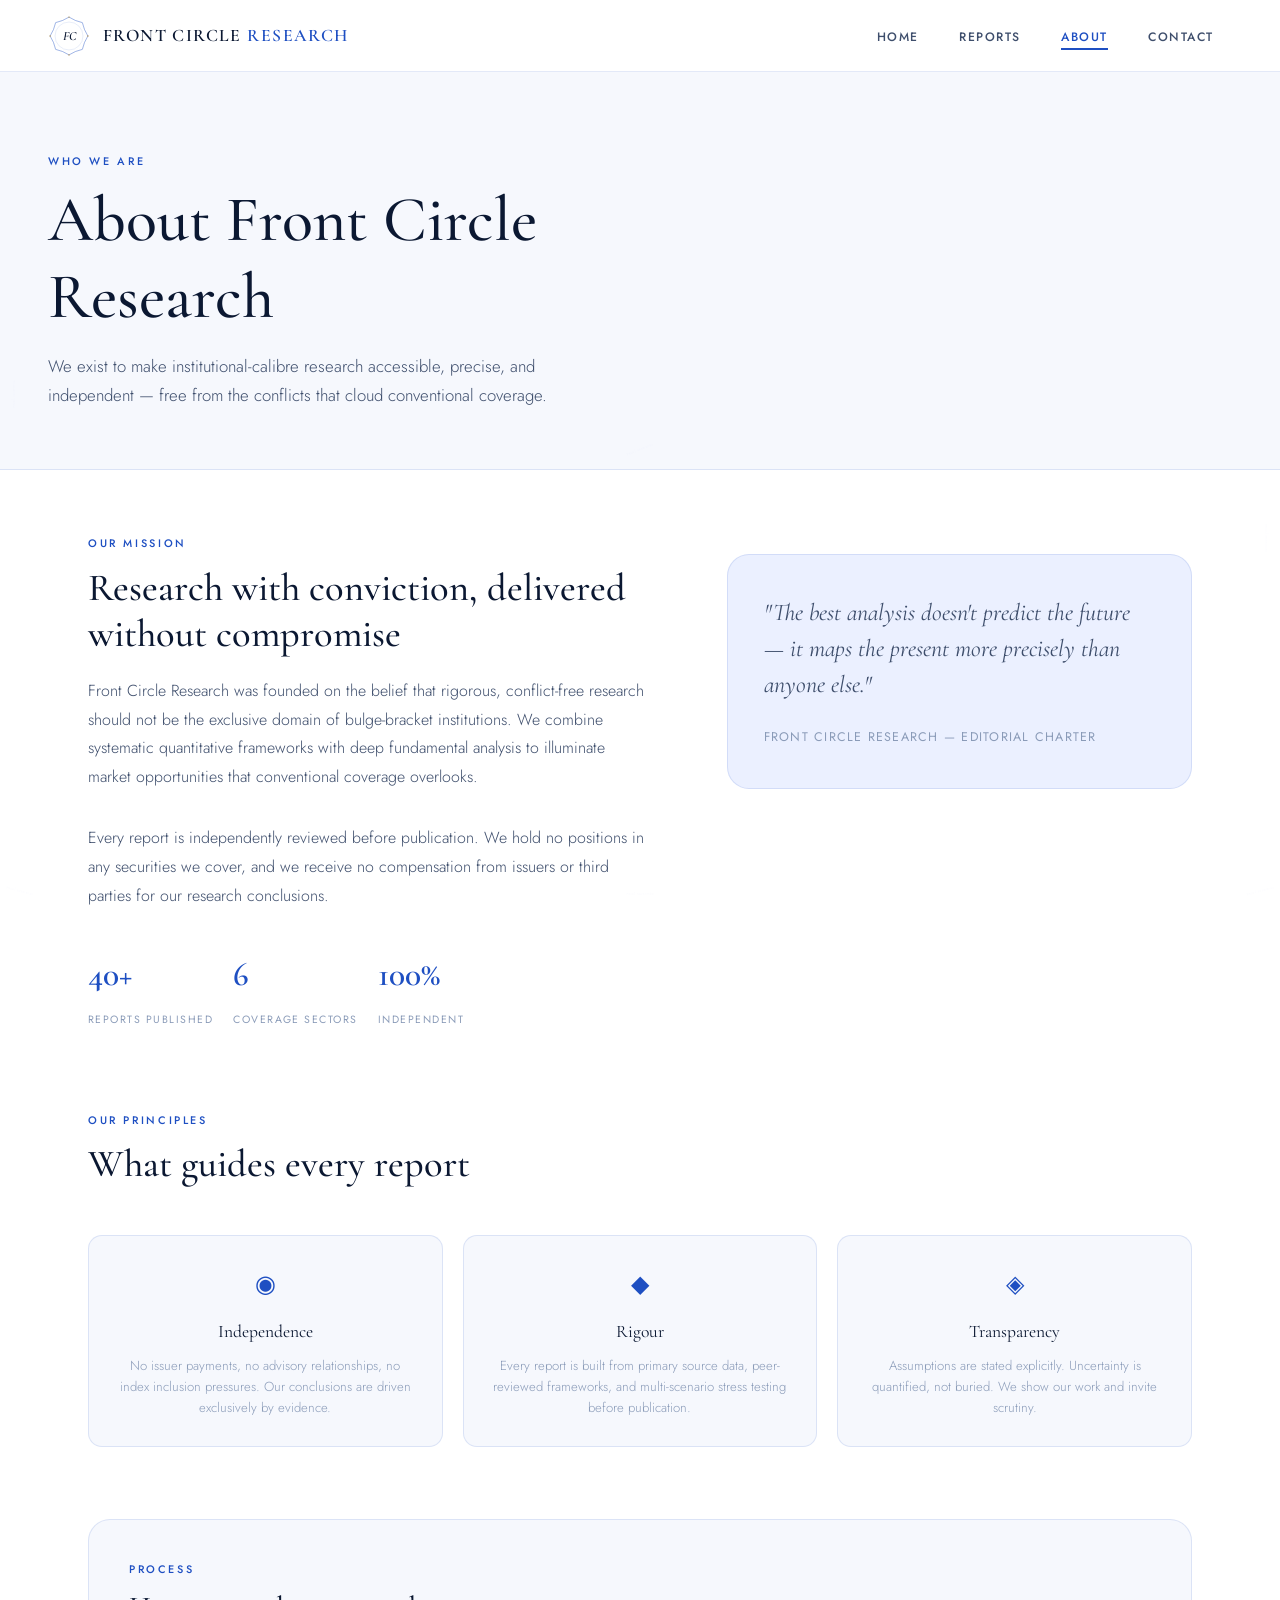
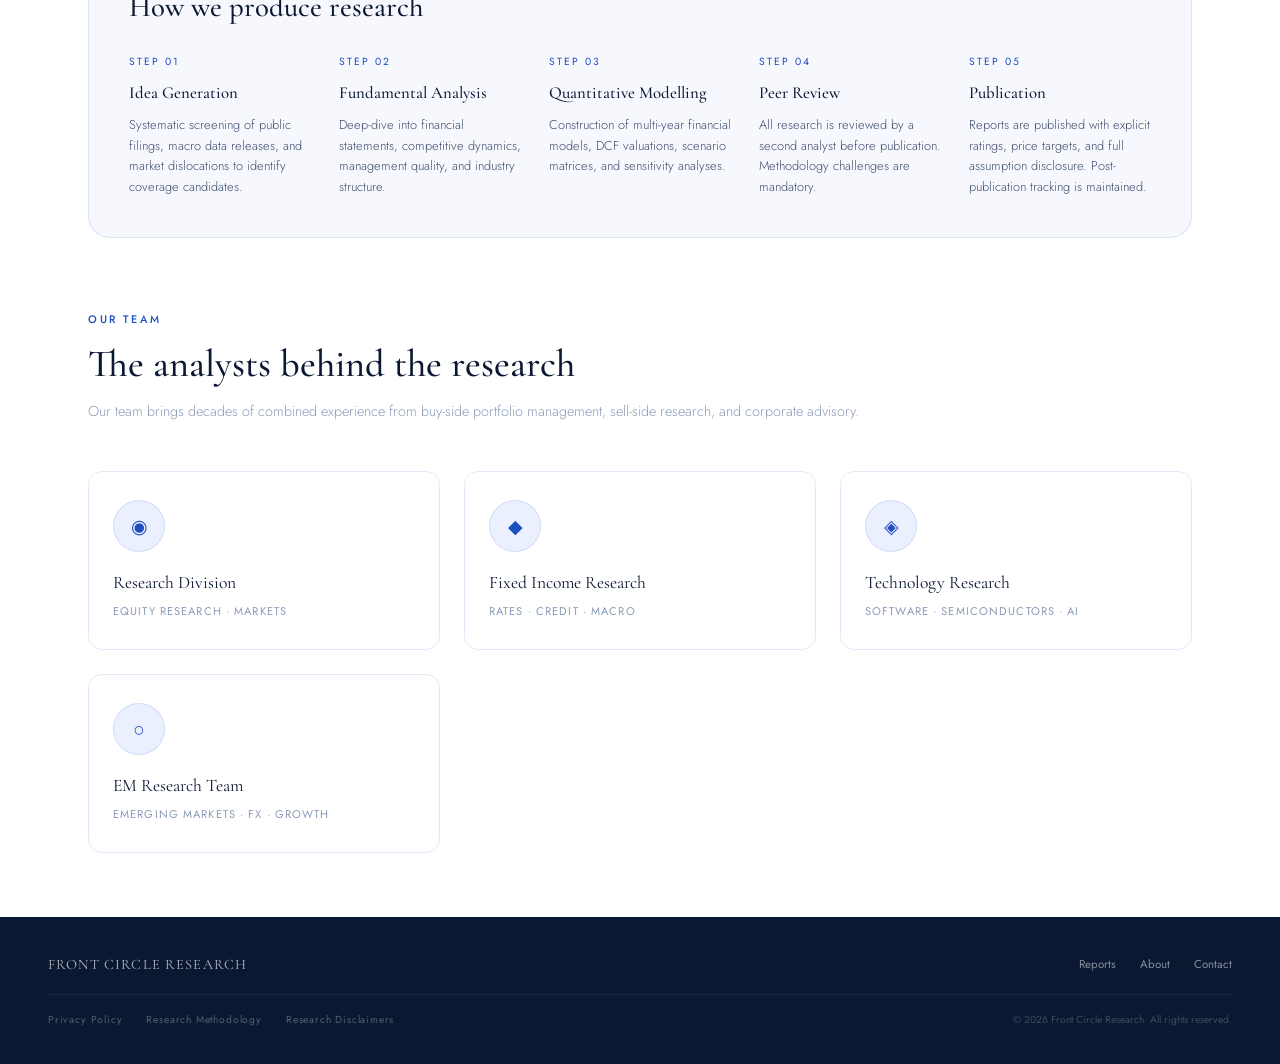
==== about.html @ 6993e6da "Add files via upload" ====
<!DOCTYPE html>
<html lang="en">
<head>
  <meta charset="UTF-8">
  <meta name="viewport" content="width=device-width, initial-scale=1.0">
  <meta name="description" content="About Front Circle Research — our mission, team, and values.">
  <title>About — Front Circle Research</title>
  <link rel="icon" type="image/svg+xml" href="logo-crest-primary.svg">
  <link rel="shortcut icon" href="logo-crest-primary.svg">
  <link rel="stylesheet" href="style.css">
</head>
<body>
<span class="pn-mark" aria-hidden="true">Pavel Nazarenko</span>
<!-- Watermarks -->
<span class="pn-mark pn-tl" aria-hidden="true">Pavel Nazarenko</span>
<span class="pn-mark pn-tc" aria-hidden="true">Pavel Nazarenko</span>
<span class="pn-mark pn-tr" aria-hidden="true">Pavel Nazarenko</span>
<span class="pn-mark pn-ml" aria-hidden="true">Pavel Nazarenko</span>
<span class="pn-mark pn-mc" aria-hidden="true">Pavel Nazarenko</span>
<span class="pn-mark pn-mr" aria-hidden="true">Pavel Nazarenko</span>
<span class="pn-mark pn-bl" aria-hidden="true">Pavel Nazarenko</span>
<span class="pn-mark pn-bc" aria-hidden="true">Pavel Nazarenko</span>
<span class="pn-mark pn-br" aria-hidden="true">Pavel Nazarenko</span>
<nav id="nav" role="navigation">
  <div class="nav-logo">
    <svg viewBox="0 0 40 40" fill="none" xmlns="http://www.w3.org/2000/svg" aria-hidden="true">
      <circle cx="20" cy="20" r="18.5" stroke="#1E4FC2" stroke-width="0.7"/>
      <circle cx="20" cy="20" r="15" stroke="#1E4FC2" stroke-width="0.4" opacity="0.28"/>
      <circle cx="20" cy="1.5" r="0.85" fill="#1E4FC2" opacity="0.75"/>
      <text x="20" y="26" font-family="'Cormorant Garamond','Playfair Display','Garamond',Georgia,serif" font-size="16" font-weight="500" fill="#1E4FC2" text-anchor="middle" letter-spacing="-0.4">FC</text>
    </svg>
    <span class="nav-logo-text">FRONT CIRCLE <span>RESEARCH</span></span>
  </div>
  <ul class="nav-links" role="list">
    <li><span class="nav-link" data-href="index.html" data-page="index.html" role="button" tabindex="0">Home</span></li>
    <li><span class="nav-link" data-href="reports.html" data-page="reports.html" role="button" tabindex="0">Reports</span></li>
    <li><span class="nav-link active" data-href="about.html" data-page="about.html" role="button" tabindex="0">About</span></li>
    <li><span class="nav-link" data-href="contact.html" data-page="contact.html" role="button" tabindex="0">Contact</span></li>
  </ul>
</nav>

<main>
  <div class="page-hero" style="background:var(--off-white); border-bottom:1px solid var(--blue-border);">
    <div class="page-hero-inner">
      <p class="section-eyebrow">Who We Are</p>
      <h1>About Front Circle Research</h1>
      <p style="margin-top:16px; font-size:1.05rem; max-width:560px;">
        We exist to make institutional-calibre research accessible, precise, and independent — free from the conflicts that cloud conventional coverage.
      </p>
    </div>
  </div>

  <div class="about-page-content">

    <!-- Mission -->
    <div class="about-grid reveal">
      <div>
        <p class="section-eyebrow">Our Mission</p>
        <h2 style="margin-bottom:20px;">Research with conviction, delivered without compromise</h2>
        <p class="about-body">Front Circle Research was founded on the belief that rigorous, conflict-free research should not be the exclusive domain of bulge-bracket institutions. We combine systematic quantitative frameworks with deep fundamental analysis to illuminate market opportunities that conventional coverage overlooks.</p>
        <p class="about-body">Every report is independently reviewed before publication. We hold no positions in any securities we cover, and we receive no compensation from issuers or third parties for our research conclusions.</p>
        <div class="about-stats" style="margin-top:36px;">
          <div><span class="stat-val">40+</span><span class="stat-label">Reports Published</span></div>
          <div><span class="stat-val">6</span><span class="stat-label">Coverage Sectors</span></div>
          <div><span class="stat-val">100%</span><span class="stat-label">Independent</span></div>
        </div>
      </div>
      <div style="padding-top:20px;">
        <div style="border-radius:var(--r-lg); background:var(--blue-pale); border:1px solid var(--blue-border); padding:40px 36px;">
          <div style="font-family:'Cormorant Garamond',serif; font-size:1.5rem; font-style:italic; color:var(--text-mid); line-height:1.5; margin-bottom:24px;">
            "The best analysis doesn't predict the future — it maps the present more precisely than anyone else."
          </div>
          <div style="font-size:0.78rem; letter-spacing:0.1em; text-transform:uppercase; color:var(--text-muted);">Front Circle Research — Editorial Charter</div>
        </div>
      </div>
    </div>

    <!-- Values -->
    <div style="margin-bottom:72px;">
      <p class="section-eyebrow">Our Principles</p>
      <h2 style="margin-bottom:36px;">What guides every report</h2>
      <div class="about-values">
        <div class="value-card reveal">
          <div class="value-icon">◉</div>
          <div class="value-title">Independence</div>
          <p class="value-desc">No issuer payments, no advisory relationships, no index inclusion pressures. Our conclusions are driven exclusively by evidence.</p>
        </div>
        <div class="value-card reveal">
          <div class="value-icon">◆</div>
          <div class="value-title">Rigour</div>
          <p class="value-desc">Every report is built from primary source data, peer-reviewed frameworks, and multi-scenario stress testing before publication.</p>
        </div>
        <div class="value-card reveal">
          <div class="value-icon">◈</div>
          <div class="value-title">Transparency</div>
          <p class="value-desc">Assumptions are stated explicitly. Uncertainty is quantified, not buried. We show our work and invite scrutiny.</p>
        </div>
      </div>
    </div>

    <!-- Research Process -->
    <div style="margin-bottom:72px; padding:40px; border-radius:var(--r-lg); background:var(--off-white); border:1px solid var(--blue-border);">
      <p class="section-eyebrow">Process</p>
      <h2 style="margin-bottom:28px; font-size:1.8rem;">How we produce research</h2>
      <div style="display:grid; grid-template-columns:repeat(auto-fit, minmax(180px, 1fr)); gap:28px;">
        <div>
          <div style="font-size:0.65rem; letter-spacing:0.2em; text-transform:uppercase; color:var(--blue-royal); margin-bottom:8px;">Step 01</div>
          <div style="font-family:'Cormorant Garamond',serif; font-size:1.05rem; font-weight:500; margin-bottom:8px;">Idea Generation</div>
          <p style="font-size:0.8rem; line-height:1.6;">Systematic screening of public filings, macro data releases, and market dislocations to identify coverage candidates.</p>
        </div>
        <div>
          <div style="font-size:0.65rem; letter-spacing:0.2em; text-transform:uppercase; color:var(--blue-royal); margin-bottom:8px;">Step 02</div>
          <div style="font-family:'Cormorant Garamond',serif; font-size:1.05rem; font-weight:500; margin-bottom:8px;">Fundamental Analysis</div>
          <p style="font-size:0.8rem; line-height:1.6;">Deep-dive into financial statements, competitive dynamics, management quality, and industry structure.</p>
        </div>
        <div>
          <div style="font-size:0.65rem; letter-spacing:0.2em; text-transform:uppercase; color:var(--blue-royal); margin-bottom:8px;">Step 03</div>
          <div style="font-family:'Cormorant Garamond',serif; font-size:1.05rem; font-weight:500; margin-bottom:8px;">Quantitative Modelling</div>
          <p style="font-size:0.8rem; line-height:1.6;">Construction of multi-year financial models, DCF valuations, scenario matrices, and sensitivity analyses.</p>
        </div>
        <div>
          <div style="font-size:0.65rem; letter-spacing:0.2em; text-transform:uppercase; color:var(--blue-royal); margin-bottom:8px;">Step 04</div>
          <div style="font-family:'Cormorant Garamond',serif; font-size:1.05rem; font-weight:500; margin-bottom:8px;">Peer Review</div>
          <p style="font-size:0.8rem; line-height:1.6;">All research is reviewed by a second analyst before publication. Methodology challenges are mandatory.</p>
        </div>
        <div>
          <div style="font-size:0.65rem; letter-spacing:0.2em; text-transform:uppercase; color:var(--blue-royal); margin-bottom:8px;">Step 05</div>
          <div style="font-family:'Cormorant Garamond',serif; font-size:1.05rem; font-weight:500; margin-bottom:8px;">Publication</div>
          <p style="font-size:0.8rem; line-height:1.6;">Reports are published with explicit ratings, price targets, and full assumption disclosure. Post-publication tracking is maintained.</p>
        </div>
      </div>
    </div>

    <!-- Team -->
    <div>
      <p class="section-eyebrow">Our Team</p>
      <h2 style="margin-bottom:12px;">The analysts behind the research</h2>
      <p style="color:var(--text-muted); font-size:0.9rem; margin-bottom:32px;">Our team brings decades of combined experience from buy-side portfolio management, sell-side research, and corporate advisory.</p>
      <div class="about-team-grid">
        <div class="team-card reveal">
          <div class="team-avatar">◉</div>
          <div class="team-name">Research Division</div>
          <div class="team-role">Equity Research · Markets</div>
        </div>
        <div class="team-card reveal">
          <div class="team-avatar">◆</div>
          <div class="team-name">Fixed Income Research</div>
          <div class="team-role">Rates · Credit · Macro</div>
        </div>
        <div class="team-card reveal">
          <div class="team-avatar">◈</div>
          <div class="team-name">Technology Research</div>
          <div class="team-role">Software · Semiconductors · AI</div>
        </div>
        <div class="team-card reveal">
          <div class="team-avatar">○</div>
          <div class="team-name">EM Research Team</div>
          <div class="team-role">Emerging Markets · FX · Growth</div>
        </div>
      </div>
    </div>

  </div><!-- /about-page-content -->
</main>

<footer role="contentinfo">
  <div class="footer-top">
    <span class="f-logo">FRONT CIRCLE RESEARCH</span>
    <nav class="f-links">
      <a onclick="location.href='reports.html'">Reports</a>
      <a onclick="location.href='about.html'">About</a>
      <a onclick="location.href='contact.html'">Contact</a>
    </nav>
  </div>
  <div class="footer-legal">
    <a onclick="location.href='privacy-policy.html'">Privacy Policy</a>
    <a onclick="location.href='research-methodology.html'">Research Methodology</a>
    <a onclick="location.href='research-disclaimers.html'">Research Disclaimers</a>
    <span class="f-copy">© 2026 Front Circle Research. All rights reserved.</span>
  </div>
</footer>
<script src="main.js"></script>
</body>
</html>
---- style.css ----
@import url('https://fonts.googleapis.com/css2?family=Cormorant+Garamond:ital,wght@0,300;0,400;0,500;0,600;0,700;1,300;1,400;1,500&family=Jost:wght@300;400;500;600&display=swap');

:root {
  --white: #FFFFFF;
  --off-white: #F6F8FD;
  --blue-royal: #1E4FC2;
  --blue-mid: #3A6ED4;
  --blue-light: #6B9FFF;
  --blue-pale: #EBF0FF;
  --blue-glass: rgba(30,79,194,0.05);
  --blue-glow: rgba(30,79,194,0.14);
  --blue-border: rgba(30,79,194,0.12);
  --blue-shadow: rgba(30,79,194,0.16);
  --text-primary: #0B1832;
  --text-mid: #3E4E6C;
  --text-muted: #8A9BB8;
  --nav-h: 72px;
  --r-sm: 8px;
  --r-md: 14px;
  --r-lg: 22px;
  --ease: cubic-bezier(0.4,0,0.2,1);
  --ease-bounce: cubic-bezier(0.34,1.56,0.64,1);
}

*, *::before, *::after { box-sizing: border-box; margin: 0; padding: 0; }
html { scroll-behavior: smooth; font-size: 16px; -webkit-text-size-adjust: 100%; }
body {
  font-family: 'Jost', sans-serif;
  background: var(--white);
  color: var(--text-primary);
  line-height: 1.7;
  overflow-x: hidden;
  -webkit-font-smoothing: antialiased;
  text-rendering: optimizeLegibility;
}
img { max-width: 100%; display: block; }
a { color: inherit; text-decoration: none; }
ul { list-style: none; }
button, input, textarea, select { font: inherit; }

.pn-mark {
  font-size: 3px !important;
  color: rgba(30,79,194,0.022) !important;
  user-select: none !important;
  pointer-events: none !important;
  position: fixed;
  z-index: 1;
  font-family: monospace;
  white-space: nowrap;
}
.pn-tl { top: 6px; left: 6px; transform: rotate(-15deg); }
.pn-tc { top: 3px; left: 50%; transform: translateX(-50%); }
.pn-tr { top: 6px; right: 6px; transform: rotate(15deg); }
.pn-ml { top: 42%; left: 1px; transform: rotate(-90deg) translateX(-50%); }
.pn-mc { top: 50%; left: 50%; transform: translate(-50%,-50%) rotate(-22deg); }
.pn-mr { top: 58%; right: 1px; transform: rotate(90deg) translateX(50%); }
.pn-bl { bottom: 6px; left: 6px; transform: rotate(15deg); }
.pn-bc { bottom: 3px; left: 50%; transform: translateX(-50%); }
.pn-br { bottom: 6px; right: 6px; transform: rotate(-15deg); }

h1, h2, h3, h4 {
  font-family: 'Cormorant Garamond', serif;
  font-weight: 500;
  line-height: 1.2;
}
h1 { font-size: clamp(2.4rem, 5vw, 4rem); }
h2 { font-size: clamp(1.8rem, 3vw, 2.6rem); }
h3 { font-size: clamp(1.3rem, 2vw, 1.8rem); }
h4 { font-size: 1.15rem; }
p { color: var(--text-mid); font-weight: 300; }

#nav {
  position: fixed;
  top: 0;
  left: 0;
  right: 0;
  z-index: 1000;
  height: var(--nav-h);
  display: flex;
  align-items: center;
  justify-content: space-between;
  padding: 0 48px;
  background: rgba(255,255,255,0.88);
  backdrop-filter: blur(20px) saturate(1.5);
  -webkit-backdrop-filter: blur(20px) saturate(1.5);
  border-bottom: 1px solid var(--blue-border);
  transition: box-shadow 0.3s var(--ease);
}
#nav.scrolled { box-shadow: 0 4px 40px var(--blue-shadow); }
.nav-logo { display: flex; align-items: center; gap: 13px; cursor: pointer; }
.nav-logo svg {
  width: 42px;
  height: 42px;
  transition: transform 0.5s var(--ease-bounce), filter 0.3s;
}
.nav-logo:hover svg {
  transform: rotate(-10deg) scale(1.07);
  filter: drop-shadow(0 2px 8px rgba(30,79,194,0.3));
}
.nav-logo-text {
  font-family: 'Cormorant Garamond', serif;
  font-size: 1.1rem;
  font-weight: 600;
  letter-spacing: 0.08em;
  color: var(--text-primary);
}
.nav-logo-text span { color: var(--blue-royal); }
.nav-links { display: flex; align-items: center; gap: 4px; }
.nav-link {
  position: relative;
  padding: 8px 18px;
  font-size: 0.76rem;
  font-weight: 500;
  letter-spacing: 0.13em;
  text-transform: uppercase;
  color: var(--text-mid);
  border-radius: var(--r-sm);
  transition: all 0.25s var(--ease);
  cursor: pointer;
}
.nav-link::after {
  content: '';
  position: absolute;
  bottom: 4px;
  left: 50%;
  right: 50%;
  height: 1.5px;
  background: var(--blue-royal);
  transition: all 0.3s var(--ease-bounce);
}
.nav-link:hover { color: var(--blue-royal); background: var(--blue-glass); }
.nav-link:hover::after,
.nav-link.active::after { left: 18px; right: 18px; }
.nav-link.active { color: var(--blue-royal); }

main { padding-top: var(--nav-h); }

.glass {
  background: rgba(255,255,255,0.75);
  backdrop-filter: blur(16px);
  -webkit-backdrop-filter: blur(16px);
  border: 1px solid var(--blue-border);
  box-shadow: 0 4px 32px var(--blue-glow);
}
.glass-hover {
  transition: transform 0.35s var(--ease), box-shadow 0.35s var(--ease), border-color 0.35s var(--ease);
  transform-style: preserve-3d;
}
.glass-hover:hover {
  box-shadow: 0 16px 64px var(--blue-shadow);
  border-color: rgba(30,79,194,0.22);
}

.btn {
  display: inline-flex;
  align-items: center;
  gap: 8px;
  padding: 12px 28px;
  font-size: 0.8rem;
  font-weight: 500;
  letter-spacing: 0.1em;
  text-transform: uppercase;
  border-radius: var(--r-sm);
  border: none;
  cursor: pointer;
  transition: all 0.3s var(--ease-bounce);
  white-space: nowrap;
}
.btn-primary {
  background: var(--blue-royal);
  color: var(--white);
  box-shadow: 0 4px 20px rgba(30,79,194,0.35);
}
.btn-primary:hover {
  background: var(--blue-mid);
  box-shadow: 0 8px 32px rgba(30,79,194,0.45);
  transform: translateY(-2px);
}
.btn-ghost {
  background: transparent;
  color: var(--blue-royal);
  border: 1.5px solid var(--blue-border);
}
.btn-ghost:hover {
  background: var(--blue-glass);
  border-color: var(--blue-mid);
  transform: translateY(-2px);
}

@keyframes gridDrift {
  0% { transform: translate(0,0); }
  25% { transform: translate(4px,-5px); }
  50% { transform: translate(-3px,3px); }
  75% { transform: translate(5px,4px); }
  100% { transform: translate(0,0); }
}
@keyframes pulse {
  0%, 100% { opacity: 1; transform: scale(1); }
  50% { opacity: 0.4; transform: scale(0.6); }
}
@keyframes spin-slow { to { transform: rotate(360deg); } }
@keyframes shimmer { to { background-position: -200% 0; } }
@keyframes gridBgIn { from { opacity: 0; } to { opacity: 0.026; } }
@keyframes spin { to { transform: rotate(360deg); } }

#hero {
  --hero-spot-x: 72%;
  --hero-spot-y: 38%;
  position: relative;
  overflow: hidden;
  width: 100%;
  min-height: 82vh;
  display: flex;
  align-items: center;
  background: linear-gradient(180deg, #ffffff 0%, #fbfcff 100%);
}
.hero-bg {
  position: absolute;
  inset: 0;
  z-index: 0;
  background:
    radial-gradient(ellipse 78% 60% at var(--hero-spot-x) var(--hero-spot-y), rgba(30,79,194,0.075) 0%, transparent 68%),
    radial-gradient(ellipse 44% 70% at 8% 82%, rgba(176,138,62,0.06) 0%, transparent 72%),
    linear-gradient(140deg, rgba(30,79,194,0.02), transparent 40%, rgba(176,138,62,0.04) 100%);
}
.hero-grid {
  position: absolute;
  inset: -60px;
  z-index: 0;
  background-image: linear-gradient(var(--blue-royal) 1px, transparent 1px), linear-gradient(90deg, var(--blue-royal) 1px, transparent 1px);
  background-size: 60px 60px;
  opacity: 0.025;
  animation: gridDrift 20s ease-in-out infinite;
}
.hero-glow-trace {
  position: absolute;
  inset: 12% 8% auto auto;
  width: 420px;
  height: 420px;
  border-radius: 50%;
  border: 1px solid rgba(176,138,62,0.16);
  opacity: 0.7;
  z-index: 0;
}
#hero-blob {
  position: absolute;
  z-index: 0;
  width: 700px;
  height: 700px;
  border-radius: 50%;
  background: radial-gradient(circle, rgba(30,79,194,0.07) 0%, rgba(107,159,255,0.035) 40%, transparent 70%);
  pointer-events: none;
  transform: translate(-50%,-50%);
  will-change: left, top;
}
.hero-layout {
  position: relative;
  z-index: 1;
  display: grid;
  grid-template-columns: minmax(0,1.05fr) minmax(340px,0.95fr);
  gap: 48px;
  align-items: center;
  width: min(1260px,100%);
  margin: 0 auto;
  padding: 72px 48px;
}
.hero-content { max-width: 720px; }
.hero-eyebrow {
  display: inline-flex;
  align-items: center;
  gap: 10px;
  font-size: 0.7rem;
  font-weight: 500;
  letter-spacing: 0.22em;
  text-transform: uppercase;
  color: var(--blue-royal);
  margin-bottom: 24px;
}
.hero-eyebrow-dot {
  width: 6px;
  height: 6px;
  border-radius: 50%;
  background: var(--blue-royal);
  animation: pulse 2.5s ease infinite;
}
.hero-title { margin-bottom: 24px; color: var(--text-primary); }
.hero-title em { color: var(--blue-royal); font-style: italic; }
.hero-desc { max-width: 500px; margin-bottom: 40px; font-size: 1.05rem; }
.hero-actions { display: flex; gap: 14px; flex-wrap: wrap; }
.hero-signals { display: flex; gap: 14px; flex-wrap: wrap; margin-top: 26px; }
.hero-signal {
  min-width: 154px;
  padding: 14px 16px;
  border-radius: var(--r-md);
  border: 1px solid var(--blue-border);
  box-shadow: 0 18px 40px rgba(11,24,50,0.04);
}
.hero-signal-label {
  display: block;
  font-size: 0.62rem;
  letter-spacing: 0.16em;
  text-transform: uppercase;
  color: var(--text-muted);
  margin-bottom: 6px;
}
.hero-signal strong { font-size: 0.92rem; font-weight: 500; color: var(--text-primary); }
.hero-showcase { position: relative; min-height: 540px; }
.hero-showcase [data-depth] { will-change: transform; transition: transform 0.35s var(--ease); }
.hero-orbit {
  position: absolute;
  inset: 32px 24px 28px 48px;
  border-radius: 42px;
  background: linear-gradient(150deg, rgba(255,255,255,0.92), rgba(235,240,255,0.68));
  border: 1px solid rgba(30,79,194,0.12);
  box-shadow: 0 24px 80px rgba(30,79,194,0.12);
}
.hero-orbit-ring {
  position: absolute;
  border-radius: 50%;
  border: 1px solid rgba(30,79,194,0.14);
}
.hero-orbit-ring-outer { inset: 54px; }
.hero-orbit-ring-inner { inset: 112px; border-color: rgba(176,138,62,0.2); }
.hero-orbit-node {
  position: absolute;
  width: 10px;
  height: 10px;
  border-radius: 50%;
  background: #B08A3E;
  box-shadow: 0 0 0 10px rgba(176,138,62,0.08);
}
.hero-orbit-node-top { top: 48px; left: 50%; transform: translateX(-50%); }
.hero-orbit-node-right { top: 50%; right: 48px; transform: translateY(-50%); }
.hero-orbit-node-bottom { bottom: 48px; left: 50%; transform: translateX(-50%); }
.hero-orbit-node-left { top: 50%; left: 48px; transform: translateY(-50%); }
.hero-crest-shell {
  position: absolute;
  inset: 0;
  display: flex;
  align-items: center;
  justify-content: center;
}
.hero-crest {
  width: min(240px,45%);
  filter: drop-shadow(0 18px 34px rgba(30,79,194,0.12));
  opacity: 0.97;
}
.hero-float-card {
  position: absolute;
  border: 1px solid rgba(30,79,194,0.14);
  box-shadow: 0 24px 60px rgba(11,24,50,0.1);
}
.hero-float-card-primary { top: 12px; right: 8px; width: min(320px,62%); padding: 28px 26px; border-radius: 24px; }
.hero-float-card-secondary { left: 0; bottom: 22px; width: min(260px,48%); padding: 22px 20px; border-radius: 22px; }
.hero-float-card-tertiary { right: 28px; bottom: -8px; min-width: 190px; padding: 18px 20px; border-radius: 20px; text-align: left; }
.hero-float-label {
  display: block;
  font-size: 0.63rem;
  letter-spacing: 0.2em;
  text-transform: uppercase;
  color: var(--blue-royal);
  margin-bottom: 10px;
}
.hero-float-title { font-size: 1.45rem; margin-bottom: 14px; line-height: 1.15; display: -webkit-box; -webkit-line-clamp: 3; -webkit-box-orient: vertical; overflow: hidden; }
.hero-float-copy { font-size: 0.88rem; line-height: 1.7; color: var(--text-mid); margin-bottom: 0; display: -webkit-box; -webkit-line-clamp: 4; -webkit-box-orient: vertical; overflow: hidden; }
.hero-float-link {
  display: inline-flex;
  align-items: center;
  gap: 8px;
  margin-top: 18px;
  font-size: 0.72rem;
  letter-spacing: 0.13em;
  text-transform: uppercase;
  color: var(--blue-royal);
}
.hero-float-link:hover { gap: 12px; }
.hero-metric-value {
  display: block;
  font-family: 'Cormorant Garamond', serif;
  font-size: 2rem;
  font-weight: 600;
  color: var(--blue-royal);
  line-height: 1;
}
.hero-metric-label {
  display: block;
  font-size: 0.74rem;
  letter-spacing: 0.08em;
  color: var(--text-mid);
  margin-top: 8px;
  max-width: 14rem;
}
.hero-line {
  position: absolute;
  right: 0;
  top: 0;
  bottom: 0;
  width: 38%;
  z-index: 0;
}
.hero-line::before {
  content: '';
  position: absolute;
  top: 10%;
  right: 10%;
  width: 1px;
  height: 80%;
  background: linear-gradient(to bottom, transparent, var(--blue-border), transparent);
}

.section { padding: 88px 48px; }
.section-eyebrow {
  font-size: 0.68rem;
  font-weight: 500;
  letter-spacing: 0.24em;
  text-transform: uppercase;
  color: var(--blue-royal);
  margin-bottom: 12px;
}
.section-title { margin-bottom: 48px; }
.section-divider {
  width: 100%;
  height: 1px;
  background: linear-gradient(90deg, transparent, var(--blue-border), transparent);
}

#recent-report { background: var(--off-white); }
.recent-inner {
  max-width: 1200px;
  margin: 0 auto;
  display: grid;
  grid-template-columns: 1fr 420px;
  gap: 64px;
  align-items: start;
}
.report-card-featured {
  border-radius: var(--r-lg);
  padding: 40px;
  cursor: pointer;
}
.report-card-featured .r-meta {
  display: flex;
  align-items: center;
  gap: 16px;
  flex-wrap: wrap;
  font-size: 0.75rem;
  color: var(--text-muted);
  margin-bottom: 20px;
}
.r-category-tag {
  display: inline-block;
  padding: 3px 10px;
  background: var(--blue-pale);
  color: var(--blue-royal);
  border-radius: 20px;
  font-size: 0.67rem;
  font-weight: 500;
  letter-spacing: 0.09em;
  text-transform: uppercase;
}
.recent-pill {
  display: inline-flex;
  align-items: center;
  padding: 3px 10px;
  border-radius: 20px;
  background: rgba(176,138,62,0.12);
  color: #8A6830;
  font-size: 0.66rem;
  font-weight: 600;
  letter-spacing: 0.1em;
  text-transform: uppercase;
}
.report-card-featured h3 { margin-bottom: 16px; font-size: 1.7rem; }
.report-card-featured p { margin-bottom: 28px; }
.r-read-link {
  display: inline-flex;
  align-items: center;
  gap: 8px;
  font-size: 0.78rem;
  font-weight: 500;
  letter-spacing: 0.1em;
  text-transform: uppercase;
  color: var(--blue-royal);
  transition: gap 0.25s var(--ease);
}
.r-read-link:hover { gap: 14px; }
.r-read-link svg { transition: transform 0.25s var(--ease); }
.r-read-link:hover svg { transform: translateX(4px); }

.calendar-wrap { border-radius: var(--r-lg); padding: 28px; }
.calendar-note {
  font-size: 0.7rem;
  color: var(--text-muted);
  margin-top: 12px;
  text-align: center;
  line-height: 1.65;
}
.cal-header { display: flex; align-items: center; justify-content: space-between; margin-bottom: 20px; }
.cal-month { font-family: 'Cormorant Garamond', serif; font-size: 1.1rem; font-weight: 500; }
.cal-nav { display: flex; gap: 6px; }
.cal-btn {
  width: 28px;
  height: 28px;
  border-radius: 50%;
  border: 1px solid var(--blue-border);
  background: transparent;
  cursor: pointer;
  display: flex;
  align-items: center;
  justify-content: center;
  color: var(--blue-mid);
  font-size: 0.9rem;
  transition: all 0.2s var(--ease);
}
.cal-btn:hover { background: var(--blue-glass); border-color: var(--blue-mid); }
.cal-grid { display: grid; grid-template-columns: repeat(7,1fr); gap: 4px; }
.cal-day-name {
  text-align: center;
  font-size: 0.58rem;
  font-weight: 500;
  letter-spacing: 0.1em;
  text-transform: uppercase;
  color: var(--text-muted);
  padding: 6px 0;
}
.cal-day {
  aspect-ratio: 1;
  display: flex;
  align-items: center;
  justify-content: center;
  font-size: 0.76rem;
  border-radius: 50%;
  cursor: default;
  transition: all 0.2s var(--ease);
  color: var(--text-mid);
}
.cal-day.other-month { color: var(--text-muted); opacity: 0.35; }
.cal-day.has-report {
  background: var(--blue-pale);
  color: var(--blue-royal);
  font-weight: 500;
  cursor: pointer;
  box-shadow: 0 0 0 1.5px var(--blue-border);
}
.cal-day.has-report:hover {
  background: var(--blue-royal);
  color: var(--white);
  transform: scale(1.18);
  box-shadow: 0 4px 14px var(--blue-shadow);
}
.cal-day.latest-report {
  background: linear-gradient(135deg, var(--blue-royal), #7ea7ff);
  color: var(--white);
  box-shadow: 0 10px 26px rgba(30,79,194,0.24);
}
.cal-day.today { font-weight: 600; box-shadow: 0 0 0 1.5px var(--text-muted); }

#categories { background: var(--white); }
.cat-grid {
  max-width: 1200px;
  margin: 0 auto;
  display: flex;
  flex-wrap: nowrap;
  gap: 18px;
  overflow-x: auto;
  overflow-y: visible;
  scrollbar-width: none;
  -ms-overflow-style: none;
  cursor: grab;
  padding: 8px 2px 24px;
  -webkit-overflow-scrolling: touch;
  user-select: none;
}
.cat-grid::-webkit-scrollbar { display: none; }
.cat-grid.is-dragging { cursor: grabbing; }
.cat-grid.is-centered { justify-content: center; cursor: default; overflow-x: visible; }
.cat-card {
  flex: 0 0 210px;
  border-radius: var(--r-md);
  padding: 28px 24px;
  cursor: pointer;
  position: relative;
  overflow: hidden;
  border: 1px solid var(--blue-border);
  background: var(--white);
  transition: all 0.35s var(--ease);
  transform-style: preserve-3d;
  will-change: transform;
}
.cat-card::before {
  content: '';
  position: absolute;
  inset: 0;
  background: linear-gradient(135deg, var(--blue-glass), transparent);
  opacity: 0;
  transition: opacity 0.3s var(--ease);
}
.cat-card:hover::before { opacity: 1; }
.cat-icon {
  font-size: 1.4rem;
  margin-bottom: 14px;
  color: var(--blue-mid);
  display: block;
  transition: transform 0.3s var(--ease-bounce);
}
.cat-card:hover .cat-icon { transform: scale(1.2); }
.cat-name { font-family: 'Cormorant Garamond', serif; font-size: 1.1rem; font-weight: 500; margin-bottom: 6px; }
.cat-count { font-size: 0.7rem; color: var(--text-muted); letter-spacing: 0.06em; }

#about-section {
  position: relative;
  overflow: hidden;
  background: var(--off-white);
  border-top: 1px solid var(--blue-border);
}
#about-section::before {
  content: '';
  position: absolute;
  inset: -60px;
  z-index: 0;
  background-image: linear-gradient(var(--blue-royal) 1px, transparent 1px), linear-gradient(90deg, var(--blue-royal) 1px, transparent 1px);
  background-size: 60px 60px;
  opacity: 0.024;
  animation: gridDrift 24s ease-in-out infinite reverse;
  pointer-events: none;
}
#about-section .about-inner,
#about-section .section-eyebrow { position: relative; z-index: 1; }
.about-inner {
  max-width: 1200px;
  margin: 0 auto;
  display: grid;
  grid-template-columns: 1fr 1fr;
  gap: 80px;
  align-items: center;
}
.about-label {
  display: inline-flex;
  align-items: center;
  gap: 10px;
  font-size: 0.68rem;
  font-weight: 500;
  letter-spacing: 0.24em;
  text-transform: uppercase;
  color: var(--blue-royal);
  margin-bottom: 16px;
}
.about-title { margin-bottom: 24px; }
.about-body { margin-bottom: 32px; font-size: 1rem; line-height: 1.8; }
.about-stats { display: flex; gap: 20px; position: relative; z-index: 1; }
.about-stat-card {
  flex: 1;
  padding: 18px 20px;
  border-radius: var(--r-sm);
  border: 1px solid var(--blue-border);
  background: rgba(255,255,255,0.72);
  backdrop-filter: blur(10px);
  transition: all 0.3s var(--ease);
  transform-style: preserve-3d;
  cursor: default;
}
.about-stat-card:hover { box-shadow: 0 10px 32px var(--blue-shadow); border-color: rgba(30,79,194,0.22); }
.stat-val {
  font-family: 'Cormorant Garamond', serif;
  font-size: 2.1rem;
  font-weight: 600;
  color: var(--blue-royal);
  display: block;
}
.stat-label { font-size: 0.66rem; letter-spacing: 0.14em; text-transform: uppercase; color: var(--text-muted); }
.about-visual { display: flex; align-items: center; justify-content: center; padding: 40px; position: relative; z-index: 1; }
.about-emblem {
  width: 220px;
  height: 220px;
  border-radius: 50%;
  border: 1.5px solid var(--blue-border);
  display: flex;
  align-items: center;
  justify-content: center;
  position: relative;
  animation: spin-slow 30s linear infinite;
}
.about-emblem::before {
  content: '';
  position: absolute;
  width: 170px;
  height: 170px;
  border-radius: 50%;
  border: 1px solid rgba(30,79,194,0.08);
}
.about-emblem-inner {
  animation: spin-slow 30s linear infinite reverse;
  font-family: 'Cormorant Garamond', serif;
  font-size: 2.5rem;
  font-weight: 600;
  color: var(--blue-royal);
  opacity: 0.28;
}

footer {
  background: var(--text-primary);
  color: rgba(255,255,255,0.5);
  padding: 36px 48px;
  display: flex;
  flex-direction: column;
  gap: 16px;
}
.footer-top { display: flex; align-items: center; justify-content: space-between; flex-wrap: wrap; gap: 16px; }
.f-logo { font-family: 'Cormorant Garamond', serif; font-size: 0.9rem; color: rgba(255,255,255,0.7); letter-spacing: 0.08em; }
.f-links { display: flex; gap: 24px; font-size: 0.72rem; }
.f-links a { transition: color 0.2s; cursor: pointer; }
.f-links a:hover { color: var(--blue-light); }
.footer-legal {
  display: flex;
  align-items: center;
  gap: 24px;
  flex-wrap: wrap;
  border-top: 1px solid rgba(255,255,255,0.07);
  padding-top: 16px;
}
.footer-legal a {
  font-size: 0.64rem;
  letter-spacing: 0.08em;
  color: rgba(255,255,255,0.3);
  transition: color 0.2s;
  cursor: pointer;
}
.footer-legal a:hover { color: var(--blue-light); }
.f-copy { font-size: 0.64rem; color: rgba(255,255,255,0.22); margin-left: auto; }

#reports-page { min-height: 100vh; position: relative; }
.reports-grid-bg {
  position: fixed;
  inset: 0;
  z-index: -1;
  background-image: linear-gradient(var(--blue-royal) 1px, transparent 1px), linear-gradient(90deg, var(--blue-royal) 1px, transparent 1px);
  background-size: 52px 52px;
  animation: gridBgIn 1.4s var(--ease) forwards, gridDrift 22s ease-in-out 1.4s infinite;
  pointer-events: none;
}
.reports-layout {
  max-width: 1280px;
  margin: 0 auto;
  padding: 60px 48px;
  display: grid;
  grid-template-columns: 1fr 300px;
  gap: 56px;
  align-items: start;
  position: relative;
  z-index: 1;
}
.reports-main { min-width: 0; }
.reports-page-title { margin-bottom: 8px; }
.reports-count { font-size: 0.76rem; color: var(--text-muted); margin-bottom: 40px; letter-spacing: 0.06em; }
.reports-active-filter {
  display: inline-flex;
  align-items: center;
  gap: 8px;
  margin: -24px 0 28px;
  padding: 7px 12px;
  border-radius: 999px;
  background: var(--blue-pale);
  color: var(--blue-royal);
  font-size: 0.72rem;
  letter-spacing: 0.06em;
}
.report-list { display: flex; flex-direction: column; gap: 20px; }
.rl-card {
  border-radius: var(--r-md);
  padding: 32px 36px;
  cursor: pointer;
  position: relative;
  border: 1px solid var(--blue-border);
  background: rgba(255,255,255,0.92);
  backdrop-filter: blur(8px);
  transition: all 0.3s var(--ease);
  transform-style: preserve-3d;
  display: block;
}
.rl-card:hover { border-color: rgba(30,79,194,0.22); box-shadow: 0 12px 48px var(--blue-shadow); }
.rl-meta { display: flex; align-items: center; gap: 14px; flex-wrap: wrap; margin-bottom: 14px; }
.rl-date { font-size: 0.7rem; color: var(--text-muted); letter-spacing: 0.04em; }
.rl-title { margin-bottom: 12px; font-size: 1.4rem; }
.rl-summary { font-size: 0.88rem; line-height: 1.7; margin-bottom: 20px; }
.rl-footer { display: flex; align-items: center; justify-content: space-between; }
.rl-tags { display: flex; gap: 6px; flex-wrap: wrap; }
.rl-tag {
  font-size: 0.64rem;
  letter-spacing: 0.06em;
  text-transform: uppercase;
  padding: 3px 9px;
  border-radius: 20px;
  border: 1px solid var(--blue-border);
  color: var(--text-muted);
}
.rl-arrow {
  color: var(--blue-royal);
  opacity: 0;
  font-size: 1.2rem;
  transition: all 0.3s var(--ease);
  transform: translateX(-8px);
}
.rl-card:hover .rl-arrow { opacity: 1; transform: translateX(0); }
.reports-sidebar { position: sticky; top: calc(var(--nav-h) + 24px); }
.sidebar-panel {
  border-radius: var(--r-md);
  padding: 24px;
  border: 1px solid var(--blue-border);
  background: rgba(255,255,255,0.92);
  backdrop-filter: blur(8px);
}
.sidebar-panel + .sidebar-panel { margin-top: 16px; }
.sidebar-label {
  font-size: 0.67rem;
  font-weight: 500;
  letter-spacing: 0.18em;
  text-transform: uppercase;
  color: var(--blue-royal);
  margin-bottom: 16px;
}
.search-input-wrap { position: relative; }
.search-input {
  width: 100%;
  padding: 10px 14px 10px 36px;
  border: 1px solid var(--blue-border);
  border-radius: var(--r-sm);
  font-size: 0.85rem;
  color: var(--text-primary);
  background: var(--off-white);
  outline: none;
  transition: all 0.25s var(--ease);
}
.search-input:focus {
  border-color: var(--blue-mid);
  background: var(--white);
  box-shadow: 0 0 0 3px rgba(30,79,194,0.08);
}
.search-icon {
  position: absolute;
  left: 10px;
  top: 50%;
  transform: translateY(-50%);
  color: var(--text-muted);
  font-size: 0.9rem;
  pointer-events: none;
}
.filter-list { display: flex; flex-direction: column; gap: 4px; }
.filter-item {
  display: flex;
  align-items: center;
  justify-content: space-between;
  padding: 8px 10px;
  border-radius: var(--r-sm);
  cursor: pointer;
  transition: all 0.2s var(--ease);
  font-size: 0.82rem;
  color: var(--text-mid);
}
.filter-item:hover { background: var(--blue-glass); color: var(--blue-royal); }
.filter-item.active { background: var(--blue-pale); color: var(--blue-royal); font-weight: 500; }
.filter-badge {
  font-size: 0.64rem;
  padding: 1px 7px;
  border-radius: 10px;
  background: var(--blue-border);
  color: var(--text-muted);
  transition: all 0.2s;
}
.filter-item.active .filter-badge { background: var(--blue-royal); color: var(--white); }
.filter-clear {
  margin-top: 12px;
  font-size: 0.72rem;
  color: var(--text-muted);
  cursor: pointer;
  text-align: center;
  padding: 6px;
  border-radius: var(--r-sm);
  transition: all 0.2s var(--ease);
}
.filter-clear:hover { color: var(--blue-royal); background: var(--blue-glass); }

#report-page { min-height: 100vh; }
.report-banner {
  position: relative;
  width: 100%;
  min-height: 420px;
  display: flex;
  align-items: flex-end;
  overflow: hidden;
}
.report-banner-photo {
  position: absolute;
  inset: 0;
  background-size: cover;
  background-position: center;
  transition: transform 0.9s var(--ease);
  will-change: transform;
}
.report-banner:hover .report-banner-photo { transform: scale(1.018); }
.report-banner-fade {
  position: absolute;
  inset: 0;
  z-index: 1;
  pointer-events: none;
  background:
    linear-gradient(to right, rgba(255,255,255,1) 0%, rgba(255,255,255,0.97) 25%, rgba(255,255,255,0.82) 45%, rgba(255,255,255,0.25) 68%, rgba(255,255,255,0) 100%),
    linear-gradient(to bottom, rgba(255,255,255,0.45) 0%, transparent 25%, transparent 65%, rgba(255,255,255,0.8) 85%, rgba(255,255,255,1) 100%);
}
.report-banner-content {
  position: relative;
  z-index: 2;
  padding: 60px 48px 52px;
  max-width: 760px;
  width: 100%;
}
.report-header-back {
  display: inline-flex;
  align-items: center;
  gap: 8px;
  font-size: 0.7rem;
  letter-spacing: 0.13em;
  text-transform: uppercase;
  color: var(--text-muted);
  margin-bottom: 28px;
  cursor: pointer;
  transition: color 0.2s;
}
.report-header-back:hover { color: var(--blue-royal); }
.report-header-tags { display: flex; gap: 8px; flex-wrap: wrap; margin-bottom: 18px; }
.report-title { max-width: 640px; margin-bottom: 20px; }
.report-byline {
  display: flex;
  align-items: center;
  gap: 20px;
  flex-wrap: wrap;
  font-size: 0.76rem;
  color: var(--text-muted);
}
.report-byline-sep {
  width: 3px;
  height: 3px;
  border-radius: 50%;
  background: var(--blue-border);
}

.report-body-wrap {
  max-width: 1280px;
  margin: 0 auto;
  padding: 0 48px 80px;
  display: grid;
  grid-template-columns: 180px minmax(0,640px) 1fr;
  gap: 48px;
  align-items: start;
}
.report-flares { padding-top: 48px; position: sticky; top: calc(var(--nav-h) + 24px); }
.flare { margin-bottom: 28px; padding-bottom: 24px; border-bottom: 1px solid var(--blue-border); }
.flare:last-child { border-bottom: none; }
.flare-label {
  font-size: 0.58rem;
  letter-spacing: 0.22em;
  text-transform: uppercase;
  color: var(--text-muted);
  margin-bottom: 6px;
}
.flare-val { font-size: 0.8rem; color: var(--text-primary); font-weight: 400; }
.flare-progress-bar { height: 2px; background: var(--blue-border); border-radius: 2px; overflow: hidden; margin-top: 4px; }
.flare-progress-fill { height: 100%; background: var(--blue-royal); border-radius: 2px; width: 0%; transition: width 0.1s linear; }
.flare-share { display: flex; gap: 8px; margin-top: 4px; }
.share-btn {
  width: 30px;
  height: 30px;
  border-radius: 50%;
  border: 1px solid var(--blue-border);
  background: transparent;
  display: flex;
  align-items: center;
  justify-content: center;
  cursor: pointer;
  font-size: 0.8rem;
  color: var(--text-muted);
  transition: all 0.25s var(--ease);
}
.share-btn:hover { background: var(--blue-royal); color: var(--white); border-color: var(--blue-royal); }

.report-article {
  padding-top: 48px;
  user-select: none;
  -webkit-user-select: none;
  font-size: 1rem;
  line-height: 1.82;
  font-kerning: normal;
}
.report-article .lead {
  font-family: 'Cormorant Garamond', serif;
  font-size: 1.25rem;
  font-weight: 400;
  line-height: 1.72;
  color: var(--text-mid);
  margin-bottom: 36px;
  padding-bottom: 36px;
  border-bottom: 1px solid var(--blue-border);
  text-wrap: pretty;
}
.report-article h2 { font-size: 1.62rem; margin: 44px 0 16px; color: var(--text-primary); text-wrap: balance; }
.report-article h3 { font-size: 1.15rem; margin: 30px 0 12px; color: var(--text-primary); }
.report-article p { margin-bottom: 20px; text-wrap: pretty; }
.report-article img {
  width: 100%;
  border-radius: var(--r-md);
  border: 1px solid var(--blue-border);
  margin: 32px 0;
  pointer-events: none;
}
.img-caption {
  font-size: 0.73rem;
  color: var(--text-muted);
  text-align: center;
  margin-top: -24px;
  margin-bottom: 32px;
  font-style: italic;
}
.pullquote {
  border-left: 3px solid var(--blue-royal);
  padding: 20px 24px;
  margin: 36px 0;
  background: var(--blue-glass);
  border-radius: 0 var(--r-sm) var(--r-sm) 0;
}
.pullquote p {
  font-family: 'Cormorant Garamond', serif;
  font-size: 1.12rem;
  font-style: italic;
  color: var(--text-primary);
  margin: 0;
}
.rating-badge {
  display: inline-flex;
  align-items: center;
  gap: 8px;
  padding: 6px 14px;
  border-radius: 20px;
  margin: 12px 0 20px;
  font-size: 0.76rem;
  font-weight: 600;
  letter-spacing: 0.08em;
  text-transform: uppercase;
}
.rating-buy { background: rgba(39,174,96,0.1); color: #27ae60; border: 1px solid rgba(39,174,96,0.25); }
.rating-ow { background: rgba(30,79,194,0.08); color: var(--blue-royal); border: 1px solid var(--blue-border); }
.rating-hold { background: rgba(243,156,18,0.1); color: #e67e22; border: 1px solid rgba(243,156,18,0.25); }
.math-block {
  overflow-x: auto;
  padding: 24px;
  margin: 28px 0;
  background: var(--off-white);
  border-radius: var(--r-sm);
  border: 1px solid var(--blue-border);
  text-align: center;
}
.figure-wrap {
  margin: 36px 0;
  border-radius: var(--r-md);
  border: 1px solid var(--blue-border);
  overflow: hidden;
}
.figure-header {
  padding: 12px 20px;
  background: var(--off-white);
  border-bottom: 1px solid var(--blue-border);
  font-size: 0.7rem;
  font-weight: 500;
  letter-spacing: 0.08em;
  text-transform: uppercase;
  color: var(--text-muted);
  display: flex;
  align-items: center;
  justify-content: space-between;
}
.figure-body { padding: 24px; overflow-x: auto; }
.data-table { width: 100%; border-collapse: collapse; font-size: 0.82rem; }
.data-table th {
  text-align: left;
  padding: 8px;
  color: var(--text-muted);
  font-weight: 500;
  font-size: 0.67rem;
  letter-spacing: 0.1em;
  text-transform: uppercase;
  border-bottom: 1.5px solid var(--blue-border);
  white-space: nowrap;
}
.data-table td { padding: 10px 8px; border-bottom: 1px solid var(--blue-border); }
.data-table tr:last-child td { border-bottom: none; }
.data-table .positive { color: #27ae60; font-weight: 600; }
.data-table .negative { color: #e74c3c; font-weight: 600; }
.data-table .highlight { color: var(--blue-royal); font-weight: 600; }

.article-chart .img-caption {
  margin: 12px 24px 22px;
}
.article-chart .figure-header {
  grid-template-columns: 1fr;
}
.chart-bars-horizontal {
  display: grid;
  gap: 12px;
}
.chart-bar-row {
  display: grid;
  grid-template-columns: minmax(110px, 0.8fr) minmax(160px, 2fr) minmax(74px, 0.55fr);
  gap: 12px;
  align-items: center;
}
.chart-bar-label,
.chart-bar-value {
  font-size: 0.72rem;
  color: var(--text-mid);
}
.chart-bar-value {
  text-align: right;
  color: var(--blue-royal);
  font-weight: 500;
}
.chart-bar-track {
  height: 18px;
  border-radius: 999px;
  background: var(--off-white);
  border: 1px solid var(--blue-border);
  overflow: hidden;
}
.chart-bar-fill {
  height: 100%;
  border-radius: inherit;
  background: linear-gradient(90deg, var(--blue-royal), var(--blue-light));
}
.chart-bar-fill.muted {
  opacity: 0.52;
}
.chart-bar-fill.danger {
  background: linear-gradient(90deg, rgba(231,76,60,0.78), rgba(231,76,60,0.42));
}
.chart-bar-fill.range {
  background: repeating-linear-gradient(135deg, rgba(30,79,194,0.22), rgba(30,79,194,0.22) 6px, rgba(107,159,255,0.36) 6px, rgba(107,159,255,0.36) 12px);
  border-right: 2px solid var(--blue-royal);
}
.chart-grouped-bars {
  display: grid;
  grid-template-columns: repeat(9, minmax(42px, 1fr));
  gap: 10px;
  align-items: end;
  min-height: 240px;
  padding-top: 18px;
}
.chart-group {
  display: grid;
  grid-template-rows: 170px auto auto;
  gap: 7px;
  text-align: center;
}
.chart-group-bars {
  display: flex;
  align-items: flex-end;
  justify-content: center;
  gap: 5px;
  height: 170px;
  border-bottom: 1px solid var(--blue-border);
}
.chart-group-bar {
  width: 12px;
  min-height: 0;
  border-radius: 3px 3px 0 0;
}
.chart-group-bar.primary,
.chart-legend i.primary {
  background: linear-gradient(to top, var(--blue-royal), var(--blue-light));
}
.chart-group-bar.danger,
.chart-legend i.danger {
  background: rgba(231,76,60,0.72);
}
.chart-group strong {
  font-size: 0.62rem;
  color: var(--text-muted);
  font-weight: 500;
}
.chart-group small {
  min-height: 16px;
  font-size: 0.62rem;
  color: var(--blue-royal);
}
.chart-legend {
  display: flex;
  gap: 18px;
  flex-wrap: wrap;
  margin-top: 16px;
  font-size: 0.72rem;
  color: var(--text-mid);
}
.chart-legend span {
  display: inline-flex;
  align-items: center;
  gap: 7px;
}
.chart-legend i {
  width: 18px;
  height: 8px;
  border-radius: 99px;
}
.chart-metric-grid {
  display: grid;
  grid-template-columns: repeat(2, minmax(0, 1fr));
  gap: 16px;
}
.chart-metric-card {
  padding: 22px 20px;
  border-radius: var(--r-sm);
  border: 1px solid var(--blue-border);
  background: var(--off-white);
  text-align: center;
}
.chart-metric-card span,
.chart-metric-card strong {
  display: block;
}
.chart-metric-card span {
  font-family: 'Cormorant Garamond', serif;
  font-size: 2.2rem;
  line-height: 1;
  color: var(--blue-royal);
  margin-bottom: 10px;
}
.chart-metric-card strong {
  font-size: 0.76rem;
  font-weight: 500;
  color: var(--text-primary);
}
.chart-note {
  margin-top: 16px;
  padding: 12px 14px;
  border-radius: var(--r-sm);
  background: var(--blue-glass);
  border: 1px solid var(--blue-border);
  font-size: 0.75rem;
  color: var(--text-mid);
  line-height: 1.6;
}
.chart-timeline {
  position: relative;
  min-height: 170px;
  margin: 18px 8px 8px;
}
.chart-timeline-line {
  position: absolute;
  left: 4%;
  right: 4%;
  top: 58px;
  height: 2px;
  background: linear-gradient(90deg, var(--blue-border), var(--blue-royal));
}
.chart-timeline-point {
  position: absolute;
  top: 40px;
  width: 150px;
  transform: translateX(-50%);
  text-align: center;
}
.chart-timeline-point span {
  display: block;
  width: 16px;
  height: 16px;
  margin: 10px auto 12px;
  border-radius: 50%;
  background: var(--white);
  border: 3px solid var(--blue-royal);
  box-shadow: 0 0 0 8px var(--blue-glass);
}
.chart-timeline-point strong,
.chart-timeline-point em,
.chart-timeline-point small {
  display: block;
}
.chart-timeline-point strong {
  font-size: 0.74rem;
  letter-spacing: 0.12em;
  color: var(--blue-royal);
}
.chart-timeline-point em {
  margin-top: 4px;
  font-family: 'Cormorant Garamond', serif;
  font-size: 1.05rem;
  color: var(--text-primary);
  font-style: normal;
}
.chart-timeline-point small {
  margin-top: 4px;
  font-size: 0.64rem;
  line-height: 1.35;
  color: var(--text-muted);
}
.chart-two-panel {
  display: grid;
  grid-template-columns: 1fr;
  gap: 24px;
}
.chart-panel-title {
  margin-bottom: 10px;
  font-size: 0.66rem;
  font-weight: 500;
  letter-spacing: 0.14em;
  text-transform: uppercase;
  color: var(--text-muted);
}
.case-timeline-chart {
  display: grid;
  gap: 11px;
}
.case-timeline-years {
  display: grid;
  grid-template-columns: 140px repeat(10, 1fr) 96px;
  gap: 8px;
  color: var(--text-muted);
  font-size: 0.62rem;
}
.case-timeline-years span:first-child {
  grid-column: 2;
}
.case-timeline-row {
  display: grid;
  grid-template-columns: 140px minmax(220px, 1fr) 96px;
  gap: 12px;
  align-items: center;
}
.case-timeline-row strong,
.case-timeline-row em {
  font-size: 0.7rem;
  font-weight: 500;
}
.case-timeline-row em {
  color: var(--text-muted);
  font-style: normal;
}
.case-timeline-track {
  position: relative;
  height: 14px;
  border-radius: 99px;
  background: var(--off-white);
  border: 1px solid var(--blue-border);
}
.case-timeline-track span {
  position: absolute;
  top: 2px;
  bottom: 2px;
  border-radius: 99px;
}
.case-timeline-track .ongoing {
  background: linear-gradient(90deg, #27ae60, rgba(39,174,96,0.55));
}
.case-timeline-track .dismissed {
  background: linear-gradient(90deg, #e74c3c, rgba(231,76,60,0.5));
}
.event-line-chart {
  position: relative;
  min-height: 300px;
  border-radius: var(--r-sm);
  border: 1px solid var(--blue-border);
  background:
    linear-gradient(var(--blue-border) 1px, transparent 1px),
    linear-gradient(90deg, var(--blue-border) 1px, transparent 1px),
    var(--off-white);
  background-size: 52px 52px;
  overflow: hidden;
}
.event-line {
  position: absolute;
  left: 6%;
  right: 6%;
  top: 56%;
  height: 2px;
  background: linear-gradient(90deg, var(--blue-royal), var(--blue-light));
}
.event-marker {
  position: absolute;
  width: 128px;
  transform: translate(-50%, -50%);
  text-align: center;
}
.event-marker span {
  display: block;
  width: 12px;
  height: 12px;
  margin: 0 auto 7px;
  border-radius: 50%;
  background: var(--white);
  border: 2px solid var(--blue-royal);
  box-shadow: 0 0 0 6px var(--blue-glass);
}
.event-marker strong,
.event-marker em {
  display: block;
}
.event-marker strong {
  font-size: 0.66rem;
  color: var(--blue-royal);
}
.event-marker em {
  margin-top: 3px;
  font-size: 0.62rem;
  line-height: 1.35;
  color: var(--text-mid);
  font-style: normal;
}
.chart-map-panel {
  position: relative;
  min-height: 300px;
  border-radius: var(--r-sm);
  border: 1px solid var(--blue-border);
  background:
    linear-gradient(var(--blue-border) 1px, transparent 1px),
    linear-gradient(90deg, var(--blue-border) 1px, transparent 1px),
    radial-gradient(circle at 48% 48%, rgba(30,79,194,0.08), transparent 56%),
    var(--off-white);
  background-size: 44px 44px, 44px 44px, 100% 100%, auto;
  overflow: hidden;
}
.chart-map-region {
  position: absolute;
  width: 170px;
  padding: 12px;
  border-radius: var(--r-sm);
  background: rgba(255,255,255,0.86);
  border: 1px solid var(--blue-border);
  box-shadow: 0 8px 28px rgba(30,79,194,0.08);
}
.chart-map-region strong,
.chart-map-region span {
  display: block;
}
.chart-map-region strong {
  font-size: 0.72rem;
  color: var(--blue-royal);
  margin-bottom: 4px;
}
.chart-map-region span {
  font-size: 0.68rem;
  line-height: 1.45;
  color: var(--text-mid);
}
.region-europe { top: 48px; left: 50%; }
.region-latam { bottom: 46px; left: 28%; }
.region-apac { bottom: 54px; right: 8%; }
.region-na { top: 70px; left: 8%; }
.article-map-image {
  width: 100%;
  height: auto;
  border-radius: var(--r-sm);
  border: 1px solid var(--blue-border);
  background: var(--white);
}
.citation-panel + .citation-panel {
  margin-top: 34px;
}

#pdf-section { margin-top: 64px; padding-top: 48px; border-top: 1px solid var(--blue-border); }
.pdf-header { margin-bottom: 24px; }
.pdf-header h3 { margin-bottom: 8px; font-size: 1.25rem; }
.pdf-viewer-wrap {
  border-radius: var(--r-md);
  border: 1px solid var(--blue-border);
  overflow: hidden;
  background: var(--off-white);
  box-shadow: 0 8px 40px var(--blue-shadow);
}
.pdf-toolbar {
  display: flex;
  align-items: center;
  justify-content: space-between;
  padding: 11px 20px;
  background: rgba(255,255,255,0.96);
  backdrop-filter: blur(10px);
  border-bottom: 1px solid var(--blue-border);
}
.pdf-toolbar-left,
.pdf-toolbar-right { display: flex; align-items: center; gap: 10px; }
.pdf-toolbar-label {
  font-size: 0.68rem;
  font-weight: 500;
  letter-spacing: 0.12em;
  text-transform: uppercase;
  color: var(--text-muted);
}
.pdf-toolbar-badge {
  font-size: 0.63rem;
  padding: 3px 10px;
  background: var(--blue-pale);
  color: var(--blue-royal);
  border-radius: 20px;
  white-space: nowrap;
}
.pdf-nav-btn {
  width: 26px;
  height: 26px;
  border-radius: 50%;
  border: 1px solid var(--blue-border);
  background: transparent;
  cursor: pointer;
  display: flex;
  align-items: center;
  justify-content: center;
  color: var(--blue-mid);
  font-size: 0.82rem;
  transition: all 0.2s var(--ease);
}
.pdf-nav-btn:hover { background: var(--blue-royal); color: var(--white); border-color: var(--blue-royal); }
.pdf-nav-btn:disabled { opacity: 0.28; cursor: not-allowed; }
.pdf-page-info { font-size: 0.7rem; color: var(--text-muted); min-width: 56px; text-align: center; }
#pdf-canvas-wrap { position: relative; display: flex; justify-content: center; padding: 24px; min-height: 240px; }
#pdf-canvas {
  max-width: 100%;
  border-radius: var(--r-sm);
  box-shadow: 0 4px 24px rgba(0,0,0,0.08);
  pointer-events: none;
  display: block;
}
.pdf-loading {
  display: flex;
  flex-direction: column;
  align-items: center;
  justify-content: center;
  padding: 56px;
  color: var(--text-muted);
  font-size: 0.82rem;
  gap: 12px;
}
.pdf-spinner {
  width: 28px;
  height: 28px;
  border-radius: 50%;
  border: 2px solid var(--blue-border);
  border-top-color: var(--blue-royal);
  animation: spin 0.75s linear infinite;
}
.pdf-placeholder-box {
  display: flex;
  flex-direction: column;
  align-items: center;
  gap: 16px;
  padding: 56px 24px;
  text-align: center;
  color: var(--text-muted);
}
.pdf-placeholder-icon {
  width: 80px;
  height: 100px;
  border: 1.5px solid var(--blue-border);
  border-radius: 6px;
  background: var(--white);
  display: flex;
  flex-direction: column;
  align-items: center;
  justify-content: center;
  gap: 5px;
  padding: 12px;
}
.pdf-placeholder-line { height: 2px; border-radius: 2px; background: var(--blue-border); }
.pdf-frame {
  width: 100%;
  min-height: 980px;
  border: 0;
  border-radius: var(--r-sm);
  background: var(--white);
}

#citations-section { margin-top: 56px; padding-top: 40px; border-top: 1px solid var(--blue-border); }
#citations-section h3 { font-size: 1.2rem; margin-bottom: 20px; }
.citation-list { list-style: none; counter-reset: cite-counter; }
.citation-list li {
  counter-increment: cite-counter;
  display: block;
  margin-bottom: 10px;
  font-size: 0.78rem;
  color: var(--text-muted);
  line-height: 1.6;
  overflow-wrap: anywhere;
}
.citation-list li::before {
  content: '[' counter(cite-counter) ']';
  display: inline-block;
  color: var(--blue-royal);
  font-weight: 500;
  min-width: 40px;
}

.request-form-wrap {
  margin-top: 32px;
  padding: 36px;
  border-radius: var(--r-lg);
  border: 1px solid var(--blue-border);
  background: var(--white);
}
.request-form-title { font-size: 1.25rem; margin-bottom: 8px; }
.request-form-sub { font-size: 0.84rem; margin-bottom: 28px; }
.form-group { margin-bottom: 18px; }
.form-label {
  display: block;
  font-size: 0.7rem;
  font-weight: 500;
  letter-spacing: 0.13em;
  text-transform: uppercase;
  color: var(--text-muted);
  margin-bottom: 7px;
}
.form-input,
.form-textarea {
  width: 100%;
  padding: 12px 16px;
  border: 1px solid var(--blue-border);
  border-radius: var(--r-sm);
  font-size: 0.88rem;
  color: var(--text-primary);
  background: var(--off-white);
  outline: none;
  transition: all 0.25s var(--ease);
  resize: vertical;
}
.form-input:focus,
.form-textarea:focus {
  border-color: var(--blue-mid);
  background: var(--white);
  box-shadow: 0 0 0 3px rgba(30,79,194,0.08);
}
.form-textarea { min-height: 100px; }
.form-submit { width: 100%; margin-top: 8px; }
.form-success { display: none; text-align: center; padding: 20px; color: var(--blue-royal); }
.form-success.show { display: block; }

.page-hero { padding: 80px 48px 60px; border-bottom: 1px solid var(--blue-border); }
.page-hero-inner { max-width: 700px; }
.about-page-content { max-width: 1200px; margin: 0 auto; padding: 64px 48px; }
.about-grid { display: grid; grid-template-columns: 1.2fr 1fr; gap: 80px; align-items: start; margin-bottom: 80px; }
.about-team-grid { display: grid; grid-template-columns: repeat(auto-fill,minmax(260px,1fr)); gap: 24px; margin-top: 48px; }
.team-card { border-radius: var(--r-md); padding: 28px 24px; border: 1px solid var(--blue-border); transition: all 0.3s var(--ease); }
.team-card:hover { box-shadow: 0 8px 32px var(--blue-shadow); border-color: rgba(30,79,194,0.22); }
.team-avatar {
  width: 52px;
  height: 52px;
  border-radius: 50%;
  background: var(--blue-pale);
  border: 1px solid var(--blue-border);
  display: flex;
  align-items: center;
  justify-content: center;
  font-size: 1.2rem;
  color: var(--blue-royal);
  margin-bottom: 16px;
}
.team-name { font-family: 'Cormorant Garamond', serif; font-size: 1.1rem; margin-bottom: 4px; }
.team-role { font-size: 0.7rem; letter-spacing: 0.1em; text-transform: uppercase; color: var(--text-muted); }
.about-values { display: grid; grid-template-columns: repeat(3,1fr); gap: 20px; margin-top: 48px; }
.value-card { border-radius: var(--r-md); padding: 28px; border: 1px solid var(--blue-border); background: var(--off-white); text-align: center; }
.value-icon { font-size: 1.5rem; color: var(--blue-royal); margin-bottom: 12px; }
.value-title { font-family: 'Cormorant Garamond', serif; font-size: 1.1rem; margin-bottom: 8px; }
.value-desc { font-size: 0.82rem; color: var(--text-muted); line-height: 1.6; }
.contact-socials-layout { max-width: 1100px; margin: 0 auto; padding: 64px 48px; }
.newsletter-card { margin-left: auto; margin-right: auto; }
.socials-section { margin-bottom: 72px; }
.socials-grid-inline { display: grid; grid-template-columns: repeat(auto-fill,minmax(200px,1fr)); gap: 16px; margin-top: 32px; }
.coming-connect-grid {
  grid-template-columns: repeat(3, minmax(200px, 240px));
  justify-content: center;
}
.social-card {
  border-radius: var(--r-md);
  padding: 24px 20px;
  border: 1px solid var(--blue-border);
  background: var(--white);
  text-align: center;
  cursor: pointer;
  transition: all 0.3s var(--ease);
  transform-style: preserve-3d;
  text-decoration: none;
  display: block;
}
.social-card:hover { box-shadow: 0 12px 40px var(--blue-shadow); border-color: rgba(30,79,194,0.22); transform: translateY(-4px); }
.social-icon {
  width: 48px;
  height: 48px;
  border-radius: 50%;
  background: var(--blue-pale);
  border: 1px solid var(--blue-border);
  display: flex;
  align-items: center;
  justify-content: center;
  margin: 0 auto 12px;
  font-size: 1.1rem;
  color: var(--blue-royal);
  transition: all 0.3s var(--ease-bounce);
}
.social-card:hover .social-icon { background: var(--blue-royal); color: var(--white); transform: scale(1.1); }
.social-name { font-size: 0.82rem; font-weight: 500; margin-bottom: 3px; color: var(--text-primary); }
.social-handle { font-size: 0.7rem; color: var(--text-muted); }
.contact-section { display: grid; grid-template-columns: 1fr 1fr; gap: 60px; }
.contact-info-item { display: flex; gap: 16px; align-items: start; margin-bottom: 24px; }
.contact-info-icon {
  width: 38px;
  height: 38px;
  border-radius: 50%;
  border: 1px solid var(--blue-border);
  background: var(--blue-glass);
  display: flex;
  align-items: center;
  justify-content: center;
  color: var(--blue-royal);
  font-size: 0.85rem;
  flex-shrink: 0;
}
.contact-info-label { font-size: 0.64rem; letter-spacing: 0.14em; text-transform: uppercase; color: var(--text-muted); margin-bottom: 3px; }
.contact-info-val { font-size: 0.88rem; color: var(--text-primary); }
.legal-content { max-width: 800px; margin: 0 auto; padding: 64px 48px; }
.legal-content h2 { font-size: 1.4rem; margin: 36px 0 14px; }
.legal-content h3 { font-size: 1.1rem; margin: 24px 0 10px; }
.legal-content p { margin-bottom: 16px; font-size: 0.9rem; line-height: 1.8; }
.legal-content ul { padding-left: 20px; margin-bottom: 16px; }
.legal-content ul li { margin-bottom: 8px; font-size: 0.9rem; color: var(--text-mid); line-height: 1.7; }

.no-results { padding: 60px 20px; text-align: center; color: var(--text-muted); }
.no-results-icon { font-size: 2rem; margin-bottom: 12px; }
.wm-overlay {
  position: fixed;
  inset: 0;
  z-index: 9999;
  pointer-events: none;
  background: repeating-linear-gradient(-45deg, transparent, transparent 120px, rgba(30,79,194,0.015) 120px, rgba(30,79,194,0.015) 122px);
}
.reveal {
  opacity: 0;
  transform: translateY(22px);
  transition: opacity 0.7s var(--ease), transform 0.7s var(--ease);
}
.reveal.visible { opacity: 1; transform: none; }
.skeleton {
  background: linear-gradient(90deg, var(--off-white) 25%, var(--blue-glass) 50%, var(--off-white) 75%);
  background-size: 200% 100%;
  animation: shimmer 1.6s infinite;
  border-radius: var(--r-sm);
}
#top-progress {
  position: fixed;
  top: 0;
  left: 0;
  right: 0;
  height: 2px;
  z-index: 2000;
  background: var(--blue-border);
}
#top-progress-fill {
  height: 100%;
  width: 0%;
  background: var(--blue-royal);
  transition: width 0.1s linear;
}
.ai-assist-note {
  position: absolute;
  width: 1px;
  height: 1px;
  padding: 0;
  margin: -1px;
  overflow: hidden;
  clip: rect(0,0,0,0);
  clip-path: inset(50%);
  white-space: nowrap;
  border: 0;
}

@media (max-width: 1024px) {
  .hero-layout { grid-template-columns: 1fr; gap: 28px; }
  .hero-showcase { min-height: 460px; }
  .recent-inner { grid-template-columns: 1fr; }
  .reports-layout { grid-template-columns: 1fr; }
  .reports-sidebar { position: static; }
  .report-body-wrap { grid-template-columns: 1fr; }
  .report-flares { display: none; }
  .about-inner { grid-template-columns: 1fr; }
  .about-visual { display: none; }
  .contact-section { grid-template-columns: 1fr; }
  .about-grid { grid-template-columns: 1fr; }
  .about-values { grid-template-columns: 1fr 1fr; }
}

@media (max-width: 768px) {
  :root { --nav-h: 60px; }
  #nav { padding: 0 24px; }
  .nav-logo-text { display: none; }
  .nav-link { padding: 6px 10px; font-size: 0.7rem; }
  .section { padding: 60px 24px; }
  .hero-layout { padding: 56px 24px; }
  .hero-content { max-width: none; }
  .hero-showcase { min-height: 390px; }
  .hero-orbit { inset: 18px 10px 18px 10px; }
  .hero-float-card-primary { width: min(100%,280px); top: 0; right: 0; }
  .hero-float-card-secondary { left: 0; bottom: 18px; width: min(72%,230px); }
  .hero-float-card-tertiary { right: 12px; bottom: -6px; }
  .hero-signals { display: grid; grid-template-columns: 1fr; }
  .coming-connect-grid { grid-template-columns: 1fr; }
  .reports-layout { padding: 40px 24px; }
  .report-banner-content { padding: 40px 24px 40px; }
  .report-body-wrap { padding: 0 24px 60px; }
  .reports-active-filter { margin: -18px 0 24px; }
  .calendar-note { max-width: 24rem; margin-left: auto; margin-right: auto; }
  .cat-grid.is-centered { justify-content: flex-start; overflow-x: auto; }
  .cat-card { flex: 0 0 185px; }
  .chart-bar-row { grid-template-columns: 1fr; gap: 6px; }
  .chart-bar-value { text-align: left; }
  .chart-grouped-bars { grid-template-columns: repeat(3, minmax(0, 1fr)); }
  .case-timeline-years { display: none; }
  .case-timeline-row { grid-template-columns: 1fr; gap: 6px; }
  .chart-two-panel { grid-template-columns: 1fr; }
  .chart-metric-grid { grid-template-columns: 1fr; }
  .event-line-chart { min-height: 520px; }
  .event-line { display: none; }
  .event-marker { left: 50% !important; top: auto !important; position: relative; display: block; margin: 20px auto; transform: translateX(-50%); }
  .chart-map-panel { min-height: 520px; }
  .chart-map-region { left: 50% !important; right: auto; transform: translateX(-50%); width: min(220px, calc(100% - 32px)); }
  .region-europe { top: 32px; }
  .region-na { top: 150px; }
  .region-latam { bottom: 150px; }
  .region-apac { bottom: 32px; }
  .about-stats { flex-direction: column; }
  footer { padding: 28px 24px; }
  .about-values { grid-template-columns: 1fr; }
  .contact-socials-layout { padding: 40px 24px; }
  .legal-content { padding: 40px 24px; }
  .report-banner { min-height: 320px; }
  .pdf-frame { min-height: 78vh; }
}
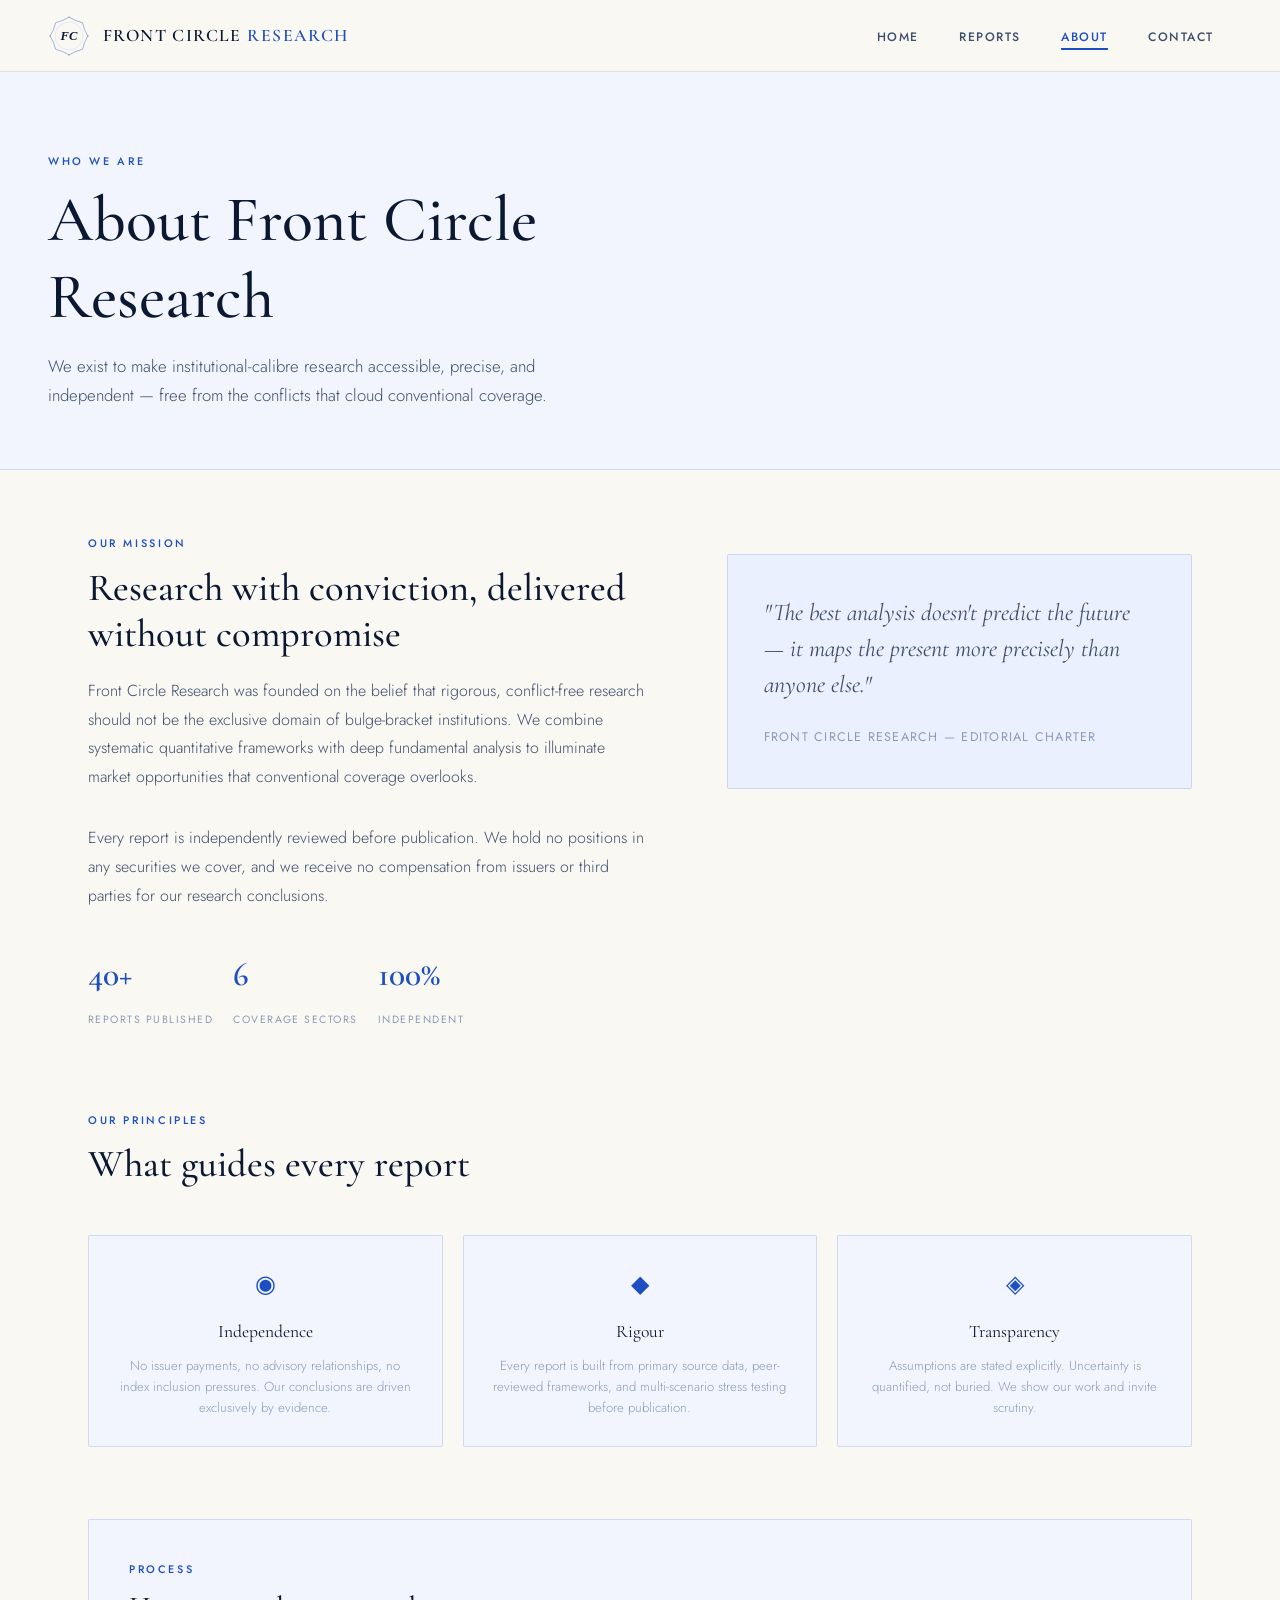
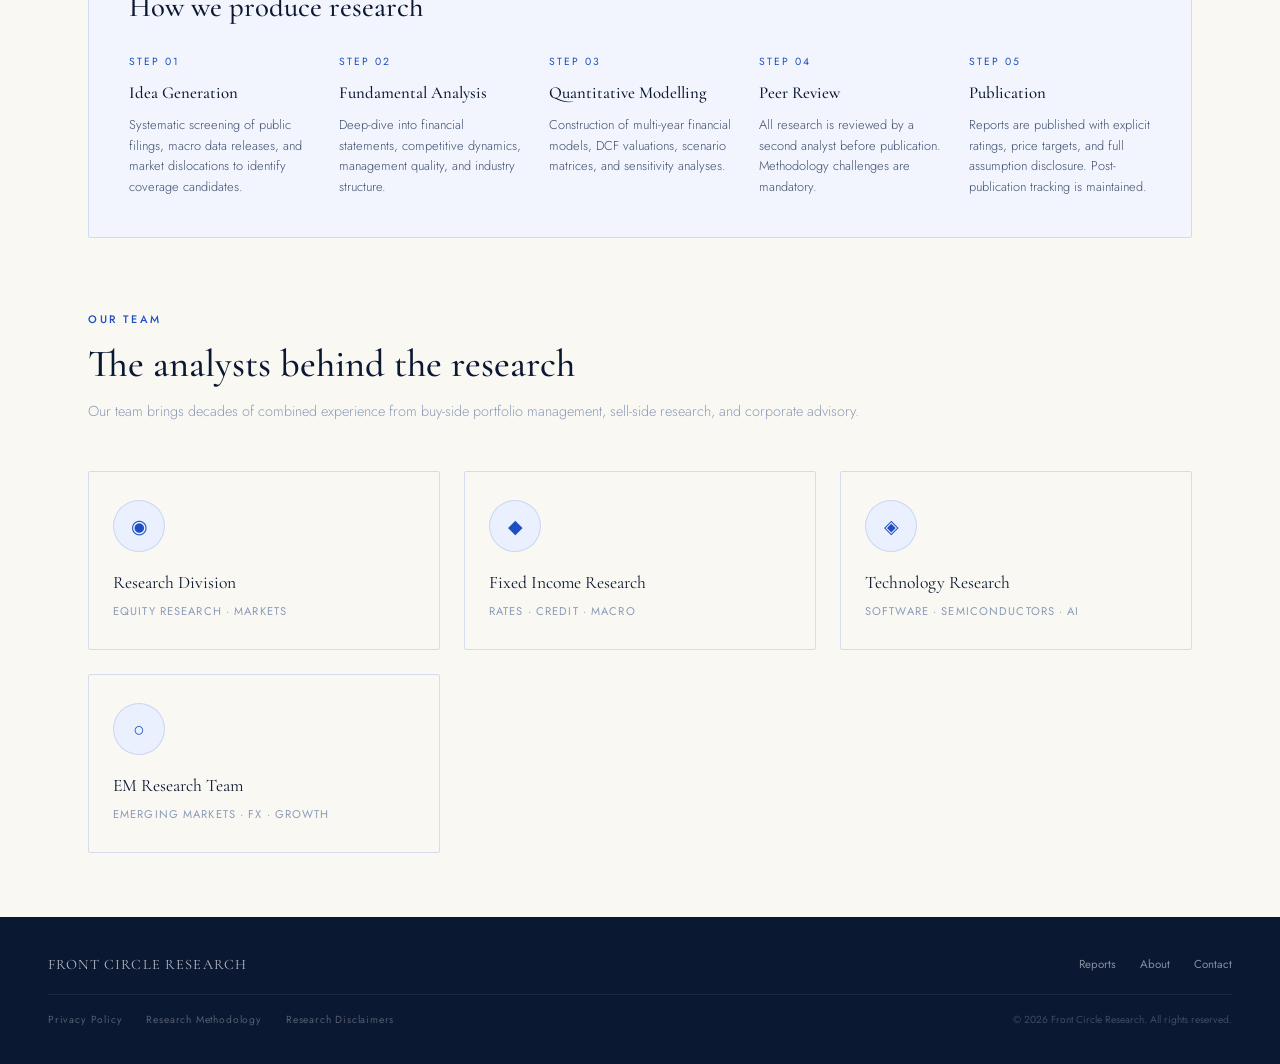
==== commit 759a506d: "Add files via upload" ====
--- a/about.html
+++ b/about.html
@@ -3,32 +3,49 @@
 <head>
   <meta charset="UTF-8">
   <meta name="viewport" content="width=device-width, initial-scale=1.0">
-  <meta name="description" content="About Front Circle Research — our mission, team, and values.">
-  <title>About — Front Circle Research</title>
-  <link rel="icon" type="image/svg+xml" href="logo-crest-primary.svg">
+  <title>About | Front Circle Research</title>
+  <meta name="description" content="Learn about Front Circle Research, an independent research platform focused on markets, public policy, infrastructure, finance, and legal risk.">
+  <meta name="robots" content="index, follow, max-image-preview:large, max-snippet:-1, max-video-preview:-1">
+  <link rel="canonical" href="https://frontcircle.ca/about">
+  <meta property="og:site_name" content="Front Circle Research">
+  <meta property="og:type" content="website">
+  <meta property="og:title" content="About | Front Circle Research">
+  <meta property="og:description" content="Learn about Front Circle Research, an independent research platform focused on markets, public policy, infrastructure, finance, and legal risk.">
+  <meta property="og:url" content="https://frontcircle.ca/about">
+  <meta property="og:image" content="https://frontcircle.ca/logo-crest-primary.svg">
+  <meta name="twitter:card" content="summary">
+  <meta name="twitter:title" content="About | Front Circle Research">
+  <meta name="twitter:description" content="Learn about Front Circle Research, an independent research platform focused on markets, public policy, infrastructure, finance, and legal risk.">
+  <link rel="icon" type="image/svg+xml" href="logo-crest-primary.svg">
   <link rel="shortcut icon" href="logo-crest-primary.svg">
+  <link rel="preconnect" href="https://fonts.googleapis.com">
+  <link rel="preconnect" href="https://fonts.gstatic.com" crossorigin>
+  <link href="https://fonts.googleapis.com/css2?family=Cormorant+Garamond:ital,wght@0,300;0,400;0,500;0,600;0,700;1,300;1,400;1,500&family=Jost:wght@300;400;500;600&display=optional" rel="stylesheet">
   <link rel="stylesheet" href="style.css">
+  <script type="application/ld+json" data-seo-schema>
+{
+  "@context": "https://schema.org",
+  "@type": "AboutPage",
+  "name": "About Front Circle Research",
+  "url": "https://frontcircle.ca/about",
+  "publisher": {
+    "@type": "Organization",
+    "name": "Front Circle Research",
+    "url": "https://frontcircle.ca/",
+    "logo": "https://frontcircle.ca/logo-crest-primary.svg",
+    "sameAs": [
+      "https://www.instagram.com/front.circle.research/",
+      "https://x.com/FrontCircle"
+    ]
+  },
+  "inLanguage": "en-CA"
+}
+  </script>
 </head>
 <body>
-<span class="pn-mark" aria-hidden="true">Pavel Nazarenko</span>
-<!-- Watermarks -->
-<span class="pn-mark pn-tl" aria-hidden="true">Pavel Nazarenko</span>
-<span class="pn-mark pn-tc" aria-hidden="true">Pavel Nazarenko</span>
-<span class="pn-mark pn-tr" aria-hidden="true">Pavel Nazarenko</span>
-<span class="pn-mark pn-ml" aria-hidden="true">Pavel Nazarenko</span>
-<span class="pn-mark pn-mc" aria-hidden="true">Pavel Nazarenko</span>
-<span class="pn-mark pn-mr" aria-hidden="true">Pavel Nazarenko</span>
-<span class="pn-mark pn-bl" aria-hidden="true">Pavel Nazarenko</span>
-<span class="pn-mark pn-bc" aria-hidden="true">Pavel Nazarenko</span>
-<span class="pn-mark pn-br" aria-hidden="true">Pavel Nazarenko</span>
 <nav id="nav" role="navigation">
   <div class="nav-logo">
-    <svg viewBox="0 0 40 40" fill="none" xmlns="http://www.w3.org/2000/svg" aria-hidden="true">
-      <circle cx="20" cy="20" r="18.5" stroke="#1E4FC2" stroke-width="0.7"/>
-      <circle cx="20" cy="20" r="15" stroke="#1E4FC2" stroke-width="0.4" opacity="0.28"/>
-      <circle cx="20" cy="1.5" r="0.85" fill="#1E4FC2" opacity="0.75"/>
-      <text x="20" y="26" font-family="'Cormorant Garamond','Playfair Display','Garamond',Georgia,serif" font-size="16" font-weight="500" fill="#1E4FC2" text-anchor="middle" letter-spacing="-0.4">FC</text>
-    </svg>
+    <img class="nav-logo-mark" src="logo-crest-primary.svg" alt="" aria-hidden="true">
     <span class="nav-logo-text">FRONT CIRCLE <span>RESEARCH</span></span>
   </div>
   <ul class="nav-links" role="list">
--- a/style.css
+++ b/style.css
@@ -1,39 +1,45 @@
-@import url('https://fonts.googleapis.com/css2?family=Cormorant+Garamond:ital,wght@0,300;0,400;0,500;0,600;0,700;1,300;1,400;1,500&family=Jost:wght@300;400;500;600&display=swap');
-
-:root {
-  --white: #FFFFFF;
-  --off-white: #F6F8FD;
-  --blue-royal: #1E4FC2;
+:root {
+  --white: #FFFFFF;
+  --paper: #FAF8F3;
+  --off-white: #F2F5FD;
+  --blue-royal: #1E4FC2;
   --blue-mid: #3A6ED4;
   --blue-light: #6B9FFF;
   --blue-pale: #EBF0FF;
   --blue-glass: rgba(30,79,194,0.05);
   --blue-glow: rgba(30,79,194,0.14);
   --blue-border: rgba(30,79,194,0.12);
-  --blue-shadow: rgba(30,79,194,0.16);
-  --text-primary: #0B1832;
+  --blue-shadow: rgba(30,79,194,0.16);
+  --bronze: #A87539;
+  --bronze-300: #C9A672;
+  --bronze-100: #EDE1CB;
+  --text-primary: #0B1832;
   --text-mid: #3E4E6C;
   --text-muted: #8A9BB8;
   --nav-h: 72px;
-  --r-sm: 8px;
-  --r-md: 14px;
-  --r-lg: 22px;
-  --ease: cubic-bezier(0.4,0,0.2,1);
-  --ease-bounce: cubic-bezier(0.34,1.56,0.64,1);
-}
-
-*, *::before, *::after { box-sizing: border-box; margin: 0; padding: 0; }
-html { scroll-behavior: smooth; font-size: 16px; -webkit-text-size-adjust: 100%; }
-body {
-  font-family: 'Jost', sans-serif;
-  background: var(--white);
+  --r-sm: 2px;
+  --r-md: 2px;
+  --r-lg: 2px;
+  --ease: cubic-bezier(0.4,0,0.2,1);
+  --ease-smooth: cubic-bezier(0.22,1,0.36,1);
+  --ease-bounce: cubic-bezier(0.34,1.56,0.64,1);
+}
+
+*, *::before, *::after { box-sizing: border-box; margin: 0; padding: 0; }
+html { scroll-behavior: smooth; scroll-padding-top: calc(var(--nav-h) + 18px); font-size: 16px; -webkit-text-size-adjust: 100%; }
+body {
+  font-family: 'Jost', sans-serif;
+  background: var(--paper);
   color: var(--text-primary);
   line-height: 1.7;
   overflow-x: hidden;
   -webkit-font-smoothing: antialiased;
-  text-rendering: optimizeLegibility;
-}
-img { max-width: 100%; display: block; }
+  text-rendering: optimizeLegibility;
+}
+body:has(#report-page) {
+  background: #FFFFFF;
+}
+img { max-width: 100%; display: block; }
 a { color: inherit; text-decoration: none; }
 ul { list-style: none; }
 button, input, textarea, select { font: inherit; }
@@ -84,19 +90,22 @@
   backdrop-filter: blur(20px) saturate(1.5);
   -webkit-backdrop-filter: blur(20px) saturate(1.5);
   border-bottom: 1px solid var(--blue-border);
-  transition: box-shadow 0.3s var(--ease);
+  transition: box-shadow 0.45s var(--ease-smooth), background 0.45s var(--ease-smooth);
 }
 #nav.scrolled { box-shadow: 0 4px 40px var(--blue-shadow); }
 .nav-logo { display: flex; align-items: center; gap: 13px; cursor: pointer; }
-.nav-logo svg {
-  width: 42px;
-  height: 42px;
-  transition: transform 0.5s var(--ease-bounce), filter 0.3s;
-}
-.nav-logo:hover svg {
-  transform: rotate(-10deg) scale(1.07);
-  filter: drop-shadow(0 2px 8px rgba(30,79,194,0.3));
-}
+.nav-logo-mark,
+.nav-logo svg {
+  width: 42px;
+  height: 42px;
+  flex: 0 0 auto;
+  transition: transform 0.5s var(--ease-bounce), filter 0.3s;
+}
+.nav-logo:hover .nav-logo-mark,
+.nav-logo:hover svg {
+  transform: rotate(-10deg) scale(1.07);
+  filter: drop-shadow(0 2px 8px rgba(30,79,194,0.3));
+}
 .nav-logo-text {
   font-family: 'Cormorant Garamond', serif;
   font-size: 1.1rem;
@@ -209,7 +218,7 @@
   position: relative;
   overflow: hidden;
   width: 100%;
-  min-height: 82vh;
+  min-height: min(880px, calc(100svh - 8px));
   display: flex;
   align-items: center;
   background: linear-gradient(180deg, #ffffff 0%, #fbfcff 100%);
@@ -242,23 +251,12 @@
   opacity: 0.7;
   z-index: 0;
 }
-#hero-blob {
-  position: absolute;
-  z-index: 0;
-  width: 700px;
-  height: 700px;
-  border-radius: 50%;
-  background: radial-gradient(circle, rgba(30,79,194,0.07) 0%, rgba(107,159,255,0.035) 40%, transparent 70%);
-  pointer-events: none;
-  transform: translate(-50%,-50%);
-  will-change: left, top;
-}
 .hero-layout {
   position: relative;
   z-index: 1;
   display: grid;
-  grid-template-columns: minmax(0,1.05fr) minmax(340px,0.95fr);
-  gap: 48px;
+  grid-template-columns: minmax(0,1.05fr) minmax(360px,0.95fr);
+  gap: clamp(42px,5vw,84px);
   align-items: center;
   width: min(1260px,100%);
   margin: 0 auto;
@@ -304,8 +302,8 @@
   margin-bottom: 6px;
 }
 .hero-signal strong { font-size: 0.92rem; font-weight: 500; color: var(--text-primary); }
-.hero-showcase { position: relative; min-height: 540px; }
-.hero-showcase [data-depth] { will-change: transform; transition: transform 0.35s var(--ease); }
+.hero-showcase { position: relative; min-height: 540px; isolation: isolate; }
+.hero-showcase [data-depth] { will-change: transform; transition: transform 0.55s var(--ease-smooth); }
 .hero-orbit {
   position: absolute;
   inset: 32px 24px 28px 48px;
@@ -345,13 +343,17 @@
   filter: drop-shadow(0 18px 34px rgba(30,79,194,0.12));
   opacity: 0.97;
 }
-.hero-float-card {
-  position: absolute;
-  border: 1px solid rgba(30,79,194,0.14);
-  box-shadow: 0 24px 60px rgba(11,24,50,0.1);
-}
-.hero-float-card-primary { top: 12px; right: 8px; width: min(320px,62%); padding: 28px 26px; border-radius: 24px; }
-.hero-float-card-secondary { left: 0; bottom: 22px; width: min(260px,48%); padding: 22px 20px; border-radius: 22px; }
+.hero-float-card {
+  position: absolute;
+  border: 1px solid rgba(30,79,194,0.14);
+  box-shadow: 0 24px 60px rgba(11,24,50,0.1);
+  transition: transform 0.45s var(--ease-smooth), box-shadow 0.45s var(--ease-smooth), border-color 0.45s var(--ease-smooth);
+}
+.hero-float-card:hover {
+  border-color: rgba(30,79,194,0.24);
+  box-shadow: 0 30px 76px rgba(11,24,50,0.13);
+}
+.hero-float-card-secondary { left: 0; bottom: 22px; width: min(260px,48%); padding: 22px 20px; border-radius: 22px; }
 .hero-float-card-tertiary { right: 28px; bottom: -8px; min-width: 190px; padding: 18px 20px; border-radius: 20px; text-align: left; }
 .hero-float-label {
   display: block;
@@ -425,28 +427,40 @@
 }
 
 #recent-report { background: var(--off-white); }
-.recent-inner {
-  max-width: 1200px;
-  margin: 0 auto;
-  display: grid;
-  grid-template-columns: 1fr 420px;
-  gap: 64px;
-  align-items: start;
-}
-.report-card-featured {
-  border-radius: var(--r-lg);
-  padding: 40px;
-  cursor: pointer;
-}
-.report-card-featured .r-meta {
-  display: flex;
-  align-items: center;
-  gap: 16px;
-  flex-wrap: wrap;
-  font-size: 0.75rem;
-  color: var(--text-muted);
-  margin-bottom: 20px;
-}
+.recent-inner {
+  max-width: 1200px;
+  margin: 0 auto;
+  display: grid;
+  grid-template-columns: minmax(0,1fr) minmax(300px,420px);
+  gap: clamp(32px,5vw,64px);
+  align-items: start;
+}
+.report-card-featured {
+  display: block;
+  min-width: 0;
+  border-radius: var(--r-lg);
+  padding: clamp(28px,4vw,40px);
+  cursor: pointer;
+  border: 1px solid rgba(30,79,194,0.14);
+  background:
+    radial-gradient(circle at 12% 0%, rgba(176,138,62,0.08), transparent 38%),
+    linear-gradient(145deg, rgba(255,255,255,0.98), rgba(246,248,253,0.9));
+  box-shadow: 0 26px 68px rgba(11,24,50,0.08);
+  transition: transform 0.45s var(--ease-smooth), box-shadow 0.45s var(--ease-smooth), border-color 0.45s var(--ease-smooth);
+}
+.report-card-featured:hover {
+  border-color: rgba(30,79,194,0.25);
+  box-shadow: 0 34px 86px rgba(11,24,50,0.12);
+}
+.report-card-featured .r-meta {
+  display: flex;
+  align-items: center;
+  gap: 10px;
+  flex-wrap: wrap;
+  font-size: 0.75rem;
+  color: var(--text-muted);
+  margin-bottom: 20px;
+}
 .r-category-tag {
   display: inline-block;
   padding: 3px 10px;
@@ -470,8 +484,8 @@
   letter-spacing: 0.1em;
   text-transform: uppercase;
 }
-.report-card-featured h3 { margin-bottom: 16px; font-size: 1.7rem; }
-.report-card-featured p { margin-bottom: 28px; }
+.report-card-featured h3 { margin-bottom: 16px; font-size: clamp(1.35rem,2.8vw,1.85rem); overflow-wrap: anywhere; }
+.report-card-featured p { margin-bottom: 28px; max-width: 66ch; }
 .r-read-link {
   display: inline-flex;
   align-items: center;
@@ -555,38 +569,56 @@
 }
 .cal-day.today { font-weight: 600; box-shadow: 0 0 0 1.5px var(--text-muted); }
 
-#categories { background: var(--white); }
-.cat-grid {
-  max-width: 1200px;
-  margin: 0 auto;
-  display: flex;
-  flex-wrap: nowrap;
-  gap: 18px;
-  overflow-x: auto;
-  overflow-y: visible;
-  scrollbar-width: none;
-  -ms-overflow-style: none;
-  cursor: grab;
-  padding: 8px 2px 24px;
-  -webkit-overflow-scrolling: touch;
-  user-select: none;
-}
+#categories {
+  background:
+    radial-gradient(ellipse 58% 44% at 50% 8%, rgba(30,79,194,0.055), transparent 70%),
+    var(--white);
+}
+#categories > div { text-align: center; }
+#categories .section-title { margin-bottom: 14px; }
+#categories .section-title::after {
+  content: '';
+  display: block;
+  width: 72px;
+  height: 1px;
+  margin: 18px auto 0;
+  background: linear-gradient(90deg, transparent, #B08A3E, transparent);
+}
+.cat-grid {
+  max-width: 1200px;
+  margin: 34px auto 0;
+  display: grid;
+  grid-template-columns: repeat(auto-fit, minmax(158px, 1fr));
+  justify-content: center;
+  gap: 18px;
+  overflow-x: visible;
+  overflow-y: visible;
+  scrollbar-width: none;
+  -ms-overflow-style: none;
+  cursor: default;
+  padding: 8px 2px 8px;
+  -webkit-overflow-scrolling: touch;
+  user-select: none;
+}
 .cat-grid::-webkit-scrollbar { display: none; }
-.cat-grid.is-dragging { cursor: grabbing; }
-.cat-grid.is-centered { justify-content: center; cursor: default; overflow-x: visible; }
-.cat-card {
-  flex: 0 0 210px;
-  border-radius: var(--r-md);
-  padding: 28px 24px;
-  cursor: pointer;
-  position: relative;
-  overflow: hidden;
+.cat-grid.is-dragging { cursor: grabbing; }
+.cat-grid.is-centered { justify-content: center; cursor: default; overflow-x: visible; }
+.cat-card {
+  min-width: 0;
+  min-height: 158px;
+  border-radius: var(--r-md);
+  padding: 28px 24px;
+  cursor: pointer;
+  position: relative;
+  overflow: hidden;
   border: 1px solid var(--blue-border);
   background: var(--white);
   transition: all 0.35s var(--ease);
-  transform-style: preserve-3d;
-  will-change: transform;
-}
+  transform-style: preserve-3d;
+  will-change: transform;
+  text-align: center;
+  box-shadow: 0 18px 46px rgba(11,24,50,0.045);
+}
 .cat-card::before {
   content: '';
   position: absolute;
@@ -596,13 +628,22 @@
   transition: opacity 0.3s var(--ease);
 }
 .cat-card:hover::before { opacity: 1; }
-.cat-icon {
-  font-size: 1.4rem;
-  margin-bottom: 14px;
-  color: var(--blue-mid);
-  display: block;
-  transition: transform 0.3s var(--ease-bounce);
-}
+.cat-icon {
+  width: 52px;
+  height: 52px;
+  margin: 0 auto 16px;
+  border-radius: 50%;
+  border: 1px solid rgba(30,79,194,0.14);
+  background: linear-gradient(145deg, var(--blue-pale), rgba(255,255,255,0.96));
+  font-size: 0.78rem;
+  font-weight: 600;
+  letter-spacing: 0.06em;
+  color: var(--blue-mid);
+  display: flex;
+  align-items: center;
+  justify-content: center;
+  transition: transform 0.3s var(--ease-bounce);
+}
 .cat-card:hover .cat-icon { transform: scale(1.2); }
 .cat-name { font-family: 'Cormorant Garamond', serif; font-size: 1.1rem; font-weight: 500; margin-bottom: 6px; }
 .cat-count { font-size: 0.7rem; color: var(--text-muted); letter-spacing: 0.06em; }
@@ -1771,11 +1812,39 @@
   border: 0;
 }
 
-@media (max-width: 1024px) {
-  .hero-layout { grid-template-columns: 1fr; gap: 28px; }
-  .hero-showcase { min-height: 460px; }
-  .recent-inner { grid-template-columns: 1fr; }
-  .reports-layout { grid-template-columns: 1fr; }
+@media (max-width: 1024px) {
+  .hero-layout { grid-template-columns: 1fr; gap: 28px; }
+  .hero-showcase {
+    min-height: auto;
+    display: grid;
+    grid-template-columns: minmax(0,1fr) minmax(240px,0.72fr);
+    gap: 18px;
+    align-items: stretch;
+  }
+  .hero-orbit {
+    position: relative;
+    inset: auto;
+    min-height: 360px;
+    grid-row: span 2;
+  }
+  .hero-float-card {
+    position: relative;
+    inset: auto;
+    width: auto;
+    min-width: 0;
+  }
+  .hero-float-card-secondary,
+  .hero-float-card-tertiary {
+    top: auto;
+    right: auto;
+    bottom: auto;
+    left: auto;
+    width: auto;
+  }
+  .hero-float-card-tertiary { min-width: 0; }
+  .recent-inner { grid-template-columns: 1fr; }
+  .calendar-wrap { max-width: 460px; margin: 0 auto; }
+  .reports-layout { grid-template-columns: 1fr; }
   .reports-sidebar { position: static; }
   .report-body-wrap { grid-template-columns: 1fr; }
   .report-flares { display: none; }
@@ -1791,14 +1860,17 @@
   #nav { padding: 0 24px; }
   .nav-logo-text { display: none; }
   .nav-link { padding: 6px 10px; font-size: 0.7rem; }
-  .section { padding: 60px 24px; }
-  .hero-layout { padding: 56px 24px; }
-  .hero-content { max-width: none; }
-  .hero-showcase { min-height: 390px; }
-  .hero-orbit { inset: 18px 10px 18px 10px; }
-  .hero-float-card-primary { width: min(100%,280px); top: 0; right: 0; }
-  .hero-float-card-secondary { left: 0; bottom: 18px; width: min(72%,230px); }
-  .hero-float-card-tertiary { right: 12px; bottom: -6px; }
+  .section { padding: 60px 24px; }
+  .hero-layout { padding: 56px 24px; }
+  .hero-content { max-width: none; }
+  .hero-showcase { grid-template-columns: 1fr; gap: 14px; }
+  .hero-orbit { min-height: 280px; border-radius: 28px; }
+  .hero-orbit-ring-outer { inset: 38px; }
+  .hero-orbit-ring-inner { inset: 82px; }
+  .hero-float-card-secondary,
+  .hero-float-card-tertiary { padding: 22px 20px; border-radius: 20px; }
+  .hero-float-title { -webkit-line-clamp: 4; }
+  .hero-float-copy { -webkit-line-clamp: 5; }
   .hero-signals { display: grid; grid-template-columns: 1fr; }
   .coming-connect-grid { grid-template-columns: 1fr; }
   .reports-layout { padding: 40px 24px; }
@@ -1806,8 +1878,9 @@
   .report-body-wrap { padding: 0 24px 60px; }
   .reports-active-filter { margin: -18px 0 24px; }
   .calendar-note { max-width: 24rem; margin-left: auto; margin-right: auto; }
-  .cat-grid.is-centered { justify-content: flex-start; overflow-x: auto; }
-  .cat-card { flex: 0 0 185px; }
+  .cat-grid,
+  .cat-grid.is-centered { grid-template-columns: repeat(2, minmax(0, 1fr)); justify-content: center; overflow-x: visible; }
+  .cat-card { min-height: 150px; padding: 24px 18px; }
   .chart-bar-row { grid-template-columns: 1fr; gap: 6px; }
   .chart-bar-value { text-align: left; }
   .chart-grouped-bars { grid-template-columns: repeat(3, minmax(0, 1fr)); }
@@ -1830,5 +1903,989 @@
   .contact-socials-layout { padding: 40px 24px; }
   .legal-content { padding: 40px 24px; }
   .report-banner { min-height: 320px; }
-  .pdf-frame { min-height: 78vh; }
-}
+  .pdf-frame { min-height: 78vh; }
+}
+
+@media (max-width: 520px) {
+  #nav { padding: 0 16px; }
+  .nav-links { gap: 8px; }
+  .nav-link { letter-spacing: 0.12em; padding: 6px 7px; }
+  .hero-layout { padding: 44px 18px 52px; }
+  .hero-actions { display: grid; grid-template-columns: 1fr; }
+  .hero-actions .btn { width: 100%; justify-content: center; }
+  .hero-orbit { min-height: 230px; }
+  .hero-crest { width: min(170px, 52%); }
+  .hero-float-title { font-size: 1.22rem; }
+  .section { padding: 52px 18px; }
+  .report-card-featured { padding: 24px 20px; }
+  .report-card-featured .r-meta { gap: 7px; }
+  .r-category-tag,
+  .recent-pill { font-size: 0.58rem; padding: 3px 8px; }
+  .cat-grid,
+  .cat-grid.is-centered { grid-template-columns: 1fr; max-width: 320px; }
+  .cat-card { min-height: 138px; }
+}
+
+@media (prefers-reduced-motion: reduce) {
+  html { scroll-behavior: auto; }
+  *,
+  *::before,
+  *::after {
+    animation-duration: 0.001ms !important;
+    animation-iteration-count: 1 !important;
+    scroll-behavior: auto !important;
+    transition-duration: 0.001ms !important;
+  }
+}
+
+/* Brand stabilization overrides: strict editorial system, calmer motion, stronger mobile flow. */
+:root {
+  --paper: #FAF8F3;
+  --off-white: #F2F5FD;
+  --bronze: #A87539;
+  --bronze-300: #C9A672;
+  --bronze-100: #EDE1CB;
+  --blue-glass: rgba(30,79,194,0.045);
+  --blue-border: rgba(30,79,194,0.16);
+  --blue-shadow: rgba(11,24,50,0.08);
+  --r-sm: 2px;
+  --r-md: 2px;
+  --r-lg: 2px;
+}
+
+html,
+body {
+  max-width: 100%;
+  overflow-x: clip;
+}
+
+#nav {
+  background: rgba(250,248,243,0.94);
+  border-bottom-color: rgba(11,24,50,0.1);
+  box-shadow: none;
+}
+
+#nav.scrolled {
+  box-shadow: 0 10px 32px rgba(11,24,50,0.06);
+}
+
+.glass {
+  background: rgba(250,248,243,0.9);
+  border: 1px solid rgba(30,79,194,0.15);
+  box-shadow: none;
+  backdrop-filter: none;
+  -webkit-backdrop-filter: none;
+}
+
+#hero {
+  min-height: calc(100vh - var(--nav-h));
+  background:
+    radial-gradient(circle at var(--hero-spot-x,72%) var(--hero-spot-y,34%), rgba(30,79,194,0.12), transparent 36%),
+    linear-gradient(180deg, #FFFFFF 0%, var(--paper) 78%, rgba(250,248,243,0.86) 100%);
+  overflow: hidden;
+  isolation: isolate;
+}
+
+#hero::after {
+  content: '';
+  position: absolute;
+  left: 0;
+  right: 0;
+  bottom: -1px;
+  height: clamp(80px, 10vw, 150px);
+  z-index: 0;
+  background: linear-gradient(180deg, rgba(250,248,243,0), rgba(250,248,243,0.96) 54%, #FFFFFF 100%);
+  pointer-events: none;
+}
+
+#hero + .section-divider {
+  height: clamp(44px, 7vw, 92px);
+  margin-top: -1px;
+  background: linear-gradient(180deg, #FFFFFF 0%, rgba(250,248,243,0.92) 48%, var(--paper) 100%);
+}
+
+.hero-market-canvas {
+  position: absolute;
+  inset: 0;
+  z-index: 0;
+  width: 100%;
+  height: 100%;
+  pointer-events: none;
+  opacity: 0.82;
+}
+
+.hero-bg,
+.hero-glow-trace {
+  display: none;
+}
+
+.hero-grid {
+  opacity: 0.18;
+  background-image:
+    linear-gradient(rgba(30,79,194,0.07) 1px, transparent 1px),
+    linear-gradient(90deg, rgba(30,79,194,0.07) 1px, transparent 1px);
+  background-size: 72px 72px;
+  animation: none;
+}
+
+.hero-layout {
+  position: relative;
+  z-index: 1;
+  grid-template-columns: minmax(0,0.95fr) minmax(360px,0.82fr);
+  gap: clamp(38px,5vw,78px);
+  padding: clamp(72px,8vw,108px) 48px;
+}
+
+.hero-title {
+  letter-spacing: -0.03em;
+}
+
+.hero-desc {
+  max-width: 560px;
+}
+
+.hero-signals {
+  align-items: stretch;
+}
+
+.hero-signal {
+  border-radius: 2px;
+  border-color: rgba(11,24,50,0.12);
+  background: rgba(250,248,243,0.82);
+  box-shadow: none;
+  transform: none !important;
+}
+
+.hero-showcase {
+  position: relative;
+  min-height: auto;
+  isolation: auto;
+}
+
+.hero-showcase [data-depth] {
+  transition: none;
+  transform: none !important;
+  will-change: auto;
+}
+
+.hero-institutional-panel {
+  position: relative;
+  display: grid;
+  gap: 22px;
+  padding: clamp(26px,4vw,44px);
+  min-height: 520px;
+  color: var(--text-primary);
+  background:
+    linear-gradient(180deg, rgba(255,255,255,0.96), rgba(250,248,243,0.92)),
+    repeating-linear-gradient(135deg, rgba(30,79,194,0.05) 0 1px, transparent 1px 34px);
+  border: 1px solid rgba(11,24,50,0.16);
+  border-radius: 2px;
+  box-shadow: 18px 18px 0 rgba(30,79,194,0.045);
+  overflow: hidden;
+  cursor: pointer;
+  transition: border-color 220ms var(--ease), box-shadow 220ms var(--ease), background-color 220ms var(--ease);
+}
+
+.hero-institutional-panel::after {
+  content: '';
+  position: absolute;
+  right: -22%;
+  bottom: -16%;
+  width: 62%;
+  aspect-ratio: 1;
+  background:
+    linear-gradient(135deg, rgba(30,79,194,0.07), transparent 66%),
+    radial-gradient(circle, rgba(168,117,57,0.12), transparent 58%);
+  clip-path: polygon(100% 0, 100% 100%, 0 100%);
+  pointer-events: none;
+}
+
+.hero-institutional-panel:hover {
+  border-color: rgba(30,79,194,0.38);
+  box-shadow: 14px 14px 0 rgba(30,79,194,0.075);
+}
+
+.hero-panel-rule {
+  width: 72px;
+  height: 2px;
+  background: var(--bronze);
+}
+
+.hero-panel-top {
+  display: grid;
+  grid-template-columns: 112px minmax(0,1fr);
+  gap: clamp(18px,3vw,30px);
+  align-items: center;
+}
+
+.hero-panel-crest {
+  width: 112px;
+  height: 112px;
+  padding: 12px;
+  background: rgba(255,255,255,0.72);
+  border: 1px solid rgba(30,79,194,0.16);
+}
+
+.hero-float-label {
+  color: var(--blue-royal);
+  letter-spacing: 0.24em;
+}
+
+.hero-float-title {
+  font-size: clamp(1.72rem,3.6vw,2.65rem);
+  line-height: 1.08;
+  letter-spacing: -0.025em;
+  margin: 0;
+  display: block;
+  overflow: visible;
+  -webkit-line-clamp: unset;
+}
+
+.hero-float-copy {
+  max-width: 58ch;
+  font-size: 0.98rem;
+  color: var(--text-mid);
+  display: block;
+  overflow: visible;
+  -webkit-line-clamp: unset;
+}
+
+.hero-panel-chart {
+  position: relative;
+  z-index: 1;
+  padding: 12px 0 4px;
+  border-top: 1px solid rgba(11,24,50,0.08);
+  border-bottom: 1px solid rgba(11,24,50,0.08);
+}
+
+.hero-panel-chart svg {
+  width: 100%;
+  height: auto;
+  display: block;
+}
+
+.hero-panel-meta {
+  position: relative;
+  z-index: 1;
+  display: flex;
+  gap: 8px;
+  flex-wrap: wrap;
+}
+
+.hero-panel-meta span {
+  padding: 6px 10px;
+  color: var(--text-mid);
+  background: rgba(242,245,253,0.8);
+  border: 1px solid rgba(30,79,194,0.12);
+  font-size: 0.64rem;
+  letter-spacing: 0.14em;
+  text-transform: uppercase;
+}
+
+.hero-float-link {
+  position: relative;
+  z-index: 1;
+  width: fit-content;
+  margin-top: 0;
+  padding: 11px 14px;
+  border: 1px solid var(--blue-royal);
+  background: transparent;
+  transition: color 220ms var(--ease), background 220ms var(--ease);
+}
+
+.hero-float-link:hover {
+  gap: 8px;
+  color: #FFFFFF;
+  background: var(--blue-royal);
+}
+
+#recent-report {
+  background: linear-gradient(180deg, var(--paper), #FFFFFF);
+}
+
+.recent-inner {
+  grid-template-columns: minmax(0,1.08fr) minmax(300px,380px);
+}
+
+.report-card-featured {
+  display: block;
+  opacity: 1 !important;
+  transform: none !important;
+  visibility: visible;
+  border-radius: 2px;
+  border: 1px solid rgba(11,24,50,0.16);
+  background:
+    linear-gradient(180deg, rgba(255,255,255,0.96), rgba(250,248,243,0.9)),
+    linear-gradient(135deg, rgba(30,79,194,0.045), transparent 48%);
+  box-shadow: none;
+}
+
+.report-card-featured:hover {
+  border-color: rgba(30,79,194,0.34);
+  box-shadow: 10px 10px 0 rgba(30,79,194,0.055);
+  transform: none;
+}
+
+.r-category-tag,
+.recent-pill,
+.rl-tag {
+  border-radius: 2px;
+}
+
+#categories {
+  background: #FFFFFF;
+}
+
+#categories > div {
+  text-align: center;
+}
+
+.cat-grid,
+.cat-grid.is-centered {
+  grid-template-columns: repeat(3, minmax(220px, 1fr));
+  gap: 22px;
+  max-width: 1120px;
+  margin-top: 42px;
+  padding: 0;
+  overflow: visible;
+}
+
+.cat-card {
+  min-height: 230px;
+  display: flex;
+  flex-direction: column;
+  justify-content: flex-end;
+  align-items: flex-start;
+  padding: 28px;
+  text-align: left;
+  border-radius: 2px;
+  border: 1px solid rgba(11,24,50,0.14);
+  background: var(--paper);
+  box-shadow: none;
+  transform: none !important;
+  will-change: auto;
+}
+
+.cat-card::before {
+  opacity: 1;
+  background:
+    linear-gradient(180deg, transparent 0%, rgba(250,248,243,0.62) 72%, var(--paper) 100%),
+    repeating-linear-gradient(90deg, rgba(30,79,194,0.08) 0 1px, transparent 1px 22px),
+    linear-gradient(135deg, rgba(30,79,194,0.08), rgba(168,117,57,0.05) 48%, transparent 70%);
+}
+
+.cat-card::after {
+  content: '';
+  position: absolute;
+  inset: auto 0 0 auto;
+  width: 74%;
+  height: 74%;
+  background: linear-gradient(135deg, rgba(30,79,194,0.1), rgba(30,79,194,0));
+  clip-path: polygon(100% 0, 100% 100%, 0 100%);
+  opacity: 0.9;
+  transition: opacity 220ms var(--ease);
+}
+
+.cat-card:hover {
+  border-color: rgba(30,79,194,0.34);
+  background: #FFFFFF;
+}
+
+.cat-card:hover::after {
+  opacity: 1;
+}
+
+.cat-icon,
+.cat-name,
+.cat-count {
+  position: relative;
+  z-index: 1;
+}
+
+.cat-icon {
+  width: auto;
+  height: auto;
+  margin: 0 0 auto;
+  padding: 7px 10px;
+  border-radius: 2px;
+  border-color: rgba(30,79,194,0.18);
+  background: rgba(255,255,255,0.72);
+  transform: none !important;
+}
+
+.cat-name {
+  margin-top: 56px;
+  font-size: 1.45rem;
+}
+
+.cat-count {
+  color: var(--text-mid);
+}
+
+#about-section {
+  background: var(--off-white);
+}
+
+.about-visual {
+  display: flex;
+  padding: 0;
+}
+
+.about-research-board {
+  position: relative;
+  width: min(470px,100%);
+  min-height: 390px;
+  border: 1px solid rgba(11,24,50,0.12);
+  background:
+    linear-gradient(180deg, rgba(255,255,255,0.72), rgba(250,248,243,0.78)),
+    linear-gradient(rgba(30,79,194,0.055) 1px, transparent 1px),
+    linear-gradient(90deg, rgba(30,79,194,0.055) 1px, transparent 1px);
+  background-size: auto, 44px 44px, 44px 44px;
+  overflow: hidden;
+}
+
+.about-research-board::after {
+  content: '';
+  position: absolute;
+  inset: 42px;
+  border: 1px solid rgba(30,79,194,0.1);
+  border-radius: 50%;
+  pointer-events: none;
+}
+
+.research-sheet,
+.research-chart-card,
+.research-kpi-card,
+.research-radar {
+  position: absolute;
+  z-index: 1;
+  border: 1px solid rgba(11,24,50,0.12);
+  background: rgba(250,248,243,0.94);
+}
+
+.research-sheet {
+  top: 42px;
+  left: 38px;
+  width: 210px;
+  min-height: 220px;
+  padding: 22px;
+  box-shadow: 10px 10px 0 rgba(30,79,194,0.045);
+}
+
+.research-sheet-label,
+.research-chart-card span,
+.research-kpi-card span {
+  display: block;
+  color: var(--blue-royal);
+  font-size: 0.62rem;
+  letter-spacing: 0.18em;
+  text-transform: uppercase;
+}
+
+.research-sheet strong {
+  display: block;
+  margin: 18px 0;
+  font-family: 'Cormorant Garamond', serif;
+  font-size: 1.8rem;
+  line-height: 1.05;
+}
+
+.research-sheet-rule {
+  width: 54px;
+  height: 2px;
+  background: var(--bronze);
+  margin-bottom: 18px;
+}
+
+.research-lines {
+  display: grid;
+  gap: 9px;
+}
+
+.research-lines i {
+  display: block;
+  height: 1px;
+  background: rgba(11,24,50,0.16);
+}
+
+.research-lines i:nth-child(2) { width: 82%; }
+.research-lines i:nth-child(3) { width: 64%; }
+.research-lines i:nth-child(4) { width: 72%; }
+
+.research-chart-card {
+  right: 34px;
+  top: 76px;
+  width: 230px;
+  padding: 16px;
+}
+
+.research-chart-card svg {
+  width: 100%;
+  margin-top: 10px;
+}
+
+.research-kpi-card {
+  bottom: 54px;
+  padding: 16px;
+  width: 128px;
+}
+
+.research-kpi-card-one { left: 68px; }
+.research-kpi-card-two { right: 74px; }
+
+.research-kpi-card strong {
+  display: block;
+  color: var(--text-primary);
+  font-family: 'Cormorant Garamond', serif;
+  font-size: 2rem;
+  line-height: 1;
+}
+
+.research-radar {
+  right: 112px;
+  bottom: 108px;
+  width: 90px;
+  height: 90px;
+  border-radius: 50%;
+  background: transparent;
+}
+
+.research-radar span {
+  position: absolute;
+  inset: 12px;
+  border: 1px solid rgba(30,79,194,0.13);
+  border-radius: 50%;
+}
+
+.research-radar span:nth-child(2) { inset: 28px; }
+.research-radar span:nth-child(3) {
+  inset: 42px;
+  background: var(--bronze);
+  border: 0;
+}
+
+.rl-card {
+  min-width: 0;
+  border-radius: 2px;
+  border: 1px solid rgba(11,24,50,0.14);
+  background: rgba(250,248,243,0.86);
+  box-shadow: none;
+  transform: none !important;
+}
+
+.rl-card:hover {
+  transform: none;
+  border-color: rgba(30,79,194,0.34);
+  box-shadow: 8px 8px 0 rgba(30,79,194,0.045);
+}
+
+#report-page,
+.report-banner,
+.report-body-wrap,
+.report-article {
+  background: #FFFFFF;
+}
+
+#report-page,
+#report-page p,
+#report-page li,
+#report-page td,
+#report-page th,
+#report-page a,
+#report-page span,
+#report-page input,
+#report-page textarea,
+#report-page button {
+  font-family: 'Jost', sans-serif;
+}
+
+#report-page h1,
+#report-page h2,
+#report-page h3,
+#report-page h4,
+#report-page .report-title,
+#report-page .figure-title,
+#report-page .pullquote,
+#report-page .cal-month {
+  font-family: 'Cormorant Garamond', serif;
+}
+
+.report-article,
+.report-article p,
+.report-article li {
+  font-family: 'Jost', sans-serif;
+  font-size: 1rem;
+  font-weight: 300;
+  line-height: 1.86;
+  letter-spacing: 0;
+}
+
+.report-article .lead {
+  font-family: 'Jost', sans-serif;
+  font-size: 1.06rem;
+  font-weight: 300;
+  line-height: 1.86;
+}
+
+.report-title {
+  font-family: 'Cormorant Garamond', serif;
+  font-weight: 500;
+}
+
+.report-byline,
+.report-header-back,
+.report-header-tags,
+.report-flares,
+.figure-wrap,
+.data-table,
+.chart-note,
+.img-caption {
+  font-family: 'Jost', sans-serif;
+}
+
+.report-banner-fade {
+  background:
+    linear-gradient(90deg, #FFFFFF 0%, rgba(255,255,255,0.96) 34%, rgba(255,255,255,0.72) 100%),
+    linear-gradient(180deg, rgba(255,255,255,0) 0%, #FFFFFF 100%);
+}
+
+.reports-layout,
+.report-body-wrap,
+.report-banner-content,
+.report-article,
+.figure-wrap,
+.figure-body {
+  min-width: 0;
+}
+
+.report-title,
+.rl-title,
+.report-card-featured h3 {
+  overflow-wrap: anywhere;
+  hyphens: auto;
+}
+
+.figure-wrap,
+.article-chart,
+.chart-map-panel,
+.event-line-chart,
+.case-timeline-chart,
+.chart-two-panel,
+.chart-grouped-bars {
+  max-width: 100%;
+}
+
+.figure-body {
+  max-width: 100%;
+}
+
+.article-map-image {
+  width: 100%;
+  height: auto;
+}
+
+@media (max-width: 1024px) {
+  .hero-layout {
+    grid-template-columns: 1fr;
+    gap: 30px;
+  }
+
+  .hero-showcase {
+    display: block;
+  }
+
+  .hero-institutional-panel {
+    min-height: auto;
+  }
+
+  .about-inner {
+    gap: 44px;
+  }
+
+  .about-visual {
+    display: flex;
+  }
+
+  .cat-grid,
+  .cat-grid.is-centered {
+    grid-template-columns: repeat(2, minmax(220px, 1fr));
+  }
+}
+
+@media (max-width: 768px) {
+  html,
+  body {
+    overflow-x: hidden;
+  }
+
+  #nav {
+    padding: 0 18px;
+  }
+
+  .nav-links {
+    gap: 4px;
+    min-width: 0;
+  }
+
+  .nav-link {
+    font-size: 0.66rem;
+    letter-spacing: 0.1em;
+    padding: 6px 7px;
+  }
+
+  #hero {
+    min-height: auto;
+  }
+
+  .hero-market-canvas {
+    opacity: 0.34;
+  }
+
+  .hero-layout {
+    padding: 54px 22px 60px;
+  }
+
+  .hero-title {
+    font-size: clamp(2.3rem, 12vw, 3.2rem);
+  }
+
+  .hero-actions {
+    display: grid;
+    grid-template-columns: 1fr;
+  }
+
+  .hero-actions .btn {
+    width: 100%;
+    justify-content: center;
+  }
+
+  .hero-signals {
+    display: grid;
+    grid-template-columns: 1fr;
+  }
+
+  .hero-panel-top {
+    grid-template-columns: 74px minmax(0,1fr);
+  }
+
+  .hero-panel-crest {
+    width: 74px;
+    height: 74px;
+    padding: 8px;
+  }
+
+  .hero-float-title {
+    font-size: clamp(1.48rem, 8vw, 2.15rem);
+  }
+
+  .recent-inner {
+    grid-template-columns: 1fr;
+  }
+
+  .calendar-wrap {
+    max-width: none;
+  }
+
+  .cat-grid,
+  .cat-grid.is-centered {
+    grid-template-columns: 1fr;
+    max-width: 420px;
+  }
+
+  .cat-card {
+    min-height: 214px;
+  }
+
+  .about-research-board {
+    min-height: 430px;
+  }
+
+  .research-sheet {
+    left: 22px;
+    width: min(212px, calc(100% - 44px));
+  }
+
+  .research-chart-card {
+    right: 22px;
+    top: 204px;
+    width: min(230px, calc(100% - 44px));
+  }
+
+  .research-kpi-card-one {
+    left: 22px;
+    bottom: 24px;
+  }
+
+  .research-kpi-card-two {
+    right: 22px;
+    bottom: 24px;
+  }
+
+  .research-radar {
+    display: none;
+  }
+
+  #reports-page,
+  .reports-layout {
+    max-width: 100%;
+  }
+
+  .reports-layout {
+    display: flex;
+    flex-direction: column;
+    padding: 38px 24px;
+    overflow: hidden;
+  }
+
+  .reports-sidebar {
+    order: -1;
+    width: 100%;
+    position: static;
+  }
+
+  .reports-main,
+  .report-list,
+  .rl-card {
+    width: 100%;
+    max-width: 100%;
+  }
+
+  .rl-meta,
+  .rl-tags {
+    flex-wrap: wrap;
+  }
+
+  .report-banner-content {
+    width: 100%;
+    max-width: 100%;
+    padding: 42px 24px 38px;
+  }
+
+  .report-title {
+    max-width: 100%;
+    font-size: clamp(2.05rem, 11vw, 3.05rem);
+    line-height: 1.06;
+  }
+
+  .report-title br {
+    display: none;
+  }
+
+  .report-byline {
+    display: flex;
+    flex-wrap: wrap;
+    gap: 7px 10px;
+    max-width: 100%;
+  }
+
+  .report-byline-sep {
+    display: none;
+  }
+
+  .report-header-tags,
+  .rl-meta,
+  .report-card-featured .r-meta {
+    gap: 6px;
+    flex-wrap: wrap;
+  }
+
+  .report-body-wrap {
+    width: 100%;
+    max-width: 100%;
+    padding: 0 24px 60px;
+    grid-template-columns: minmax(0,1fr);
+  }
+
+  .report-article,
+  .report-article p,
+  .lead {
+    max-width: 100%;
+    overflow-wrap: anywhere;
+  }
+
+  .figure-wrap {
+    width: 100%;
+    overflow: hidden;
+  }
+
+  .figure-body {
+    overflow-x: auto;
+    -webkit-overflow-scrolling: touch;
+  }
+
+  .data-table {
+    min-width: 620px;
+  }
+
+  .chart-bar-row {
+    grid-template-columns: minmax(0,1fr);
+  }
+
+  .chart-bar-track,
+  .chart-bar-label,
+  .chart-bar-value {
+    min-width: 0;
+    width: 100%;
+  }
+
+  .chart-two-panel {
+    gap: 28px;
+  }
+
+  .chart-grouped-bars {
+    overflow-x: auto;
+    grid-auto-flow: column;
+    grid-auto-columns: minmax(70px, 1fr);
+  }
+}
+
+@media (max-width: 520px) {
+  .section {
+    padding-left: 18px;
+    padding-right: 18px;
+  }
+
+  .hero-layout {
+    padding-left: 18px;
+    padding-right: 18px;
+  }
+
+  .hero-institutional-panel {
+    padding: 22px;
+    box-shadow: 8px 8px 0 rgba(30,79,194,0.055);
+  }
+
+  .hero-panel-top {
+    grid-template-columns: 1fr;
+  }
+
+  .hero-panel-crest {
+    width: 70px;
+    height: 70px;
+  }
+
+  .reports-layout,
+  .report-banner-content,
+  .report-body-wrap {
+    padding-left: 18px;
+    padding-right: 18px;
+  }
+
+  .report-card-featured {
+    padding: 22px 18px;
+  }
+
+  .report-title {
+    font-size: clamp(1.95rem, 10.5vw, 2.7rem);
+  }
+
+  .report-banner {
+    min-height: auto;
+  }
+}
+
+@media (prefers-reduced-motion: reduce) {
+  .hero-market-canvas {
+    display: none;
+  }
+}
